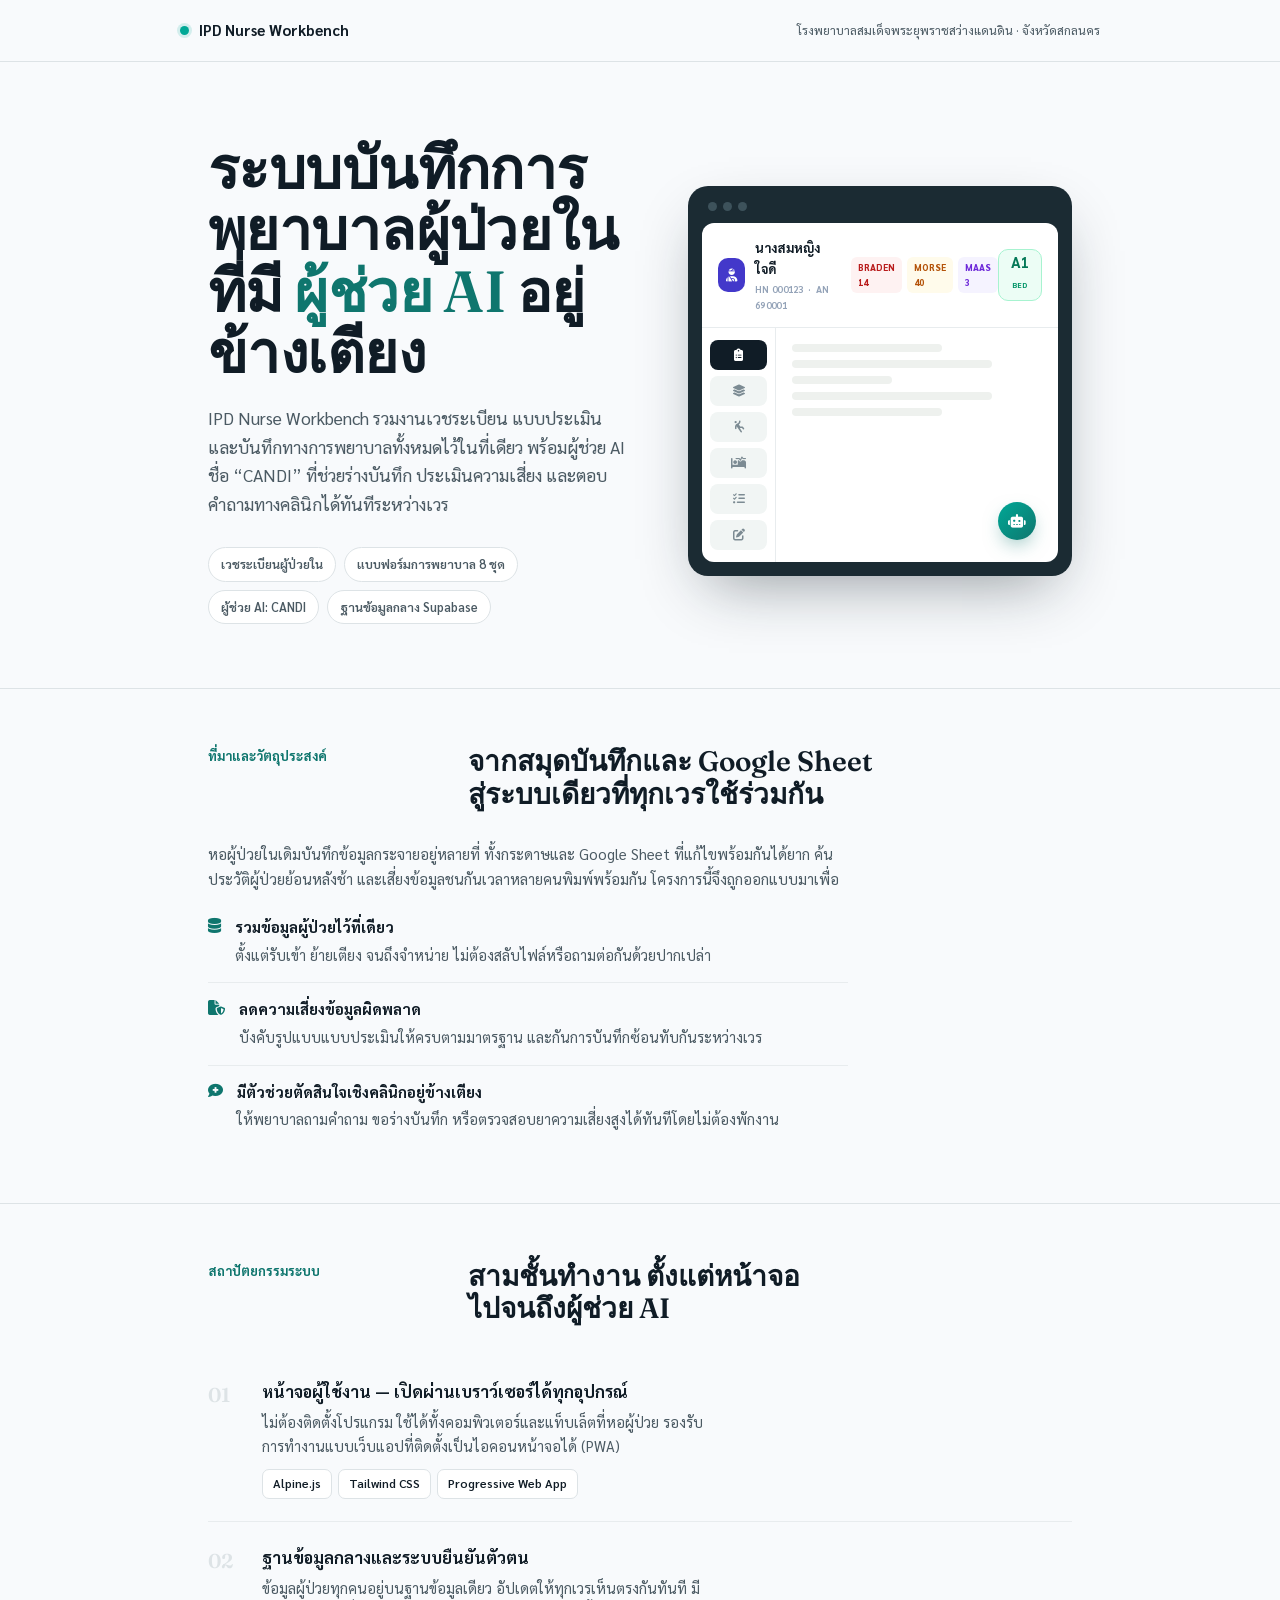
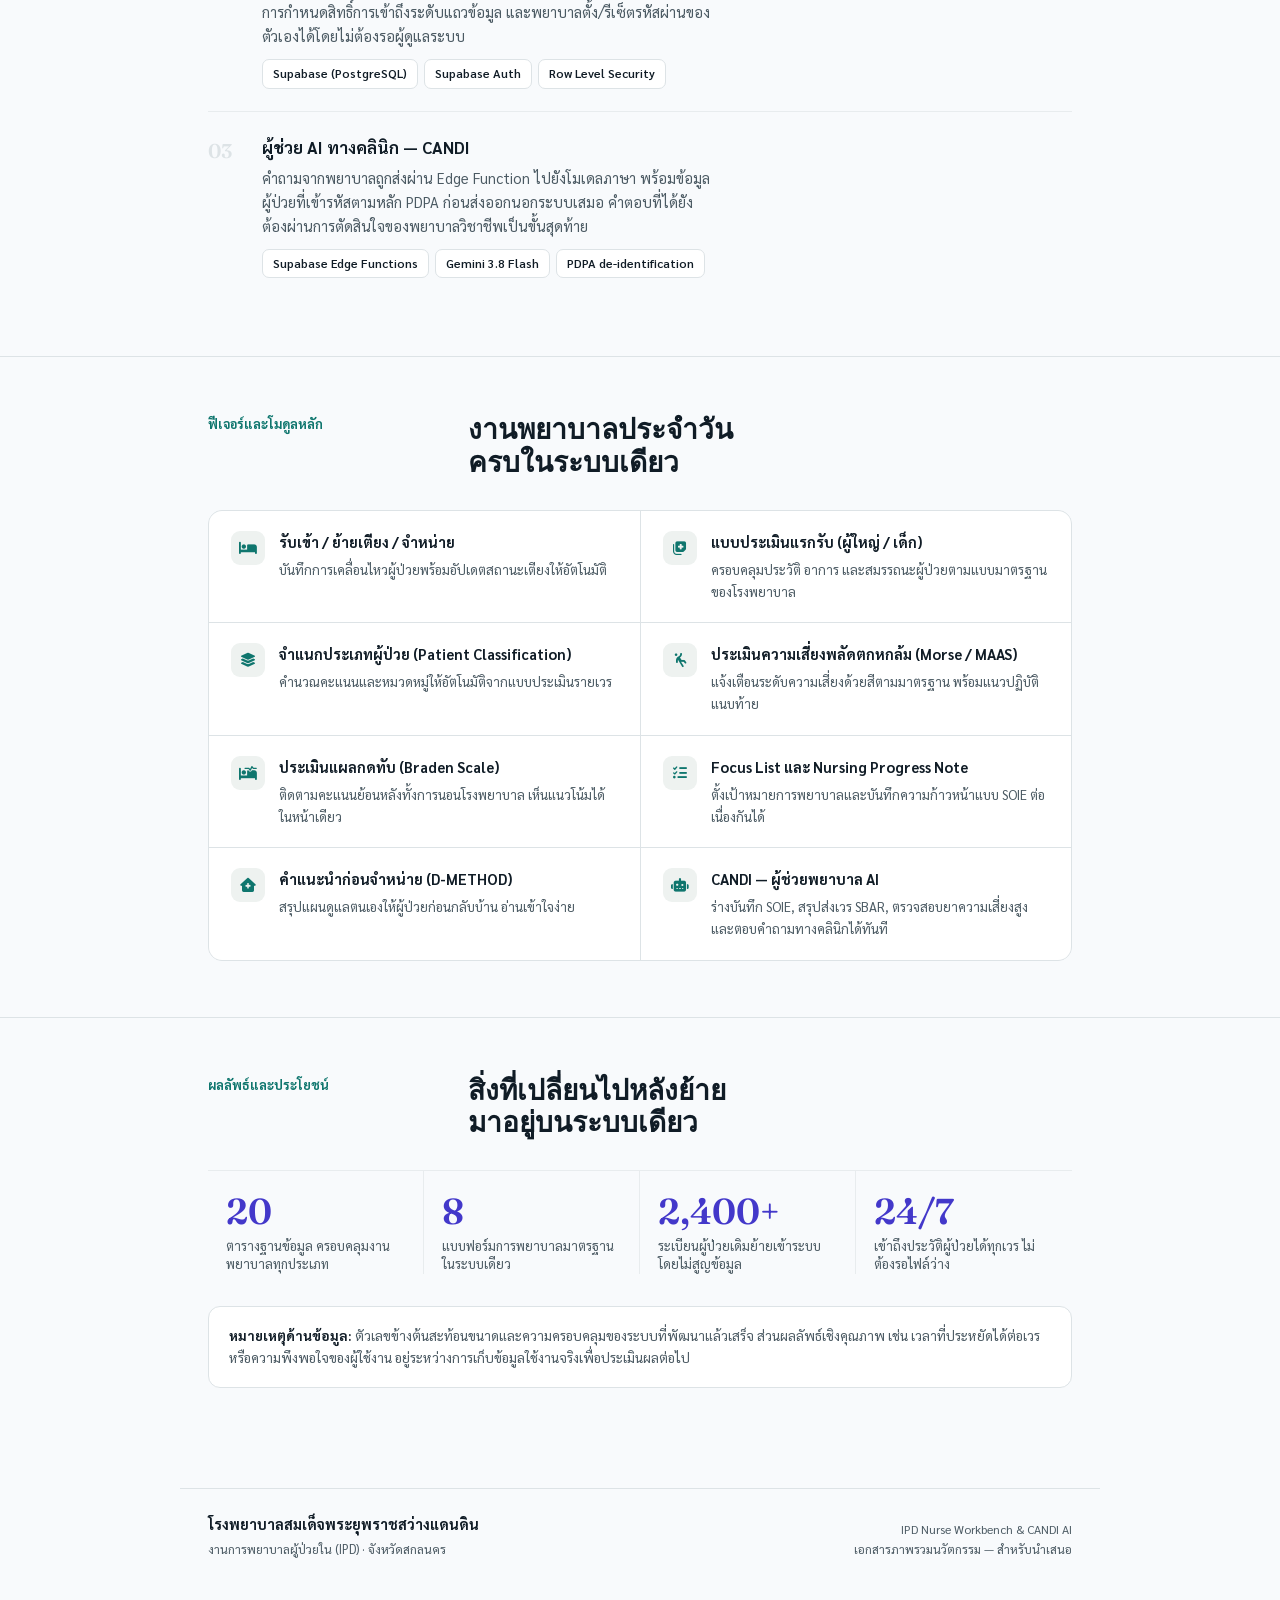
==== overview.html @ fd09d674 "Add files via upload" ====
<!DOCTYPE html>
<html lang="th">
<head>
<meta charset="UTF-8">
<meta name="viewport" content="width=device-width, initial-scale=1.0">
<title>IPD Nurse Workbench — ภาพรวมนวัตกรรม</title>
<link rel="preconnect" href="https://fonts.googleapis.com">
<link href="https://fonts.googleapis.com/css2?family=Sarabun:wght@400;500;600;700;800&family=Fraunces:opsz,wght@9..144,500;9..144,600;9..144,900&display=swap" rel="stylesheet">
<link rel="stylesheet" href="https://cdnjs.cloudflare.com/ajax/libs/font-awesome/6.4.0/css/all.min.css">
<style>
  :root{
    --ink:#101c26;
    --ink-soft:#4b5a63;
    --teal-deep:#0f766e;
    --teal-cyber:#00a896;
    --paper:#f8fafc;
    --paper-raised:#ffffff;
    --coral:#4338ca;
    --line:#dde3e6;
    --line-soft:#e8ecee;
  }
  *{box-sizing:border-box;}
  html{scroll-behavior:smooth;}
  body{
    margin:0;
    background:var(--paper);
    color:var(--ink);
    font-family:'Sarabun',sans-serif;
    font-size:16px;
    line-height:1.65;
    -webkit-font-smoothing:antialiased;
  }
  ::selection{background:var(--teal-cyber);color:#fff;}
  @media (prefers-reduced-motion: reduce){
    html{scroll-behavior:auto;}
    *{animation-duration:0.01ms !important; transition-duration:0.01ms !important;}
  }

  .wrap{max-width:920px;margin:0 auto;padding:0 28px;}
  .wrap-wide{max-width:1080px;margin:0 auto;padding:0 28px;}

  a{color:inherit;}

  /* ---------- top strip ---------- */
  .topstrip{
    border-bottom:1px solid var(--line);
    background:var(--paper);
  }
  .topstrip-inner{
    display:flex;align-items:center;justify-content:space-between;
    padding:18px 0;
  }
  .brandmark{
    display:flex;align-items:center;gap:10px;
    font-weight:700;font-size:15px;color:var(--ink);
  }
  .brandmark .dot{
    width:9px;height:9px;border-radius:999px;
    background:var(--teal-cyber);
    box-shadow:0 0 0 3px rgba(0,168,150,0.15);
  }
  .topstrip .hospital{
    font-size:12.5px;color:var(--ink-soft);text-align:right;
  }

  /* ---------- hero ---------- */
  .hero{padding:76px 0 64px;}
  .hero-grid{
    display:grid;grid-template-columns:1.05fr 0.95fr;gap:56px;align-items:center;
  }
  .hero h1{
    font-family:'Fraunces',serif;
    font-weight:600;
    font-size:clamp(38px,5vw,58px);
    line-height:1.06;
    letter-spacing:-0.01em;
    margin:0 0 20px;
    color:var(--ink);
  }
  .hero h1 em{
    font-style:normal;
    color:var(--teal-deep);
  }
  .hero p.lede{
    font-size:17.5px;
    color:var(--ink-soft);
    max-width:46ch;
    margin:0 0 28px;
  }
  .hero-tags{display:flex;flex-wrap:wrap;gap:8px;}
  .hero-tags span{
    font-size:12.5px;font-weight:600;
    padding:6px 12px;border-radius:999px;
    border:1px solid var(--line);
    color:var(--ink-soft);
    background:var(--paper-raised);
  }

  /* ---- mockup card ---- */
  .mockup{
    background:#1b2b33;
    border-radius:20px;
    padding:14px;
    box-shadow:0 24px 60px -20px rgba(16,28,38,0.45);
  }
  .mockup-chrome{
    display:flex;gap:6px;padding:2px 6px 12px;
  }
  .mockup-chrome span{width:9px;height:9px;border-radius:50%;background:#3d525b;}
  .mockup-screen{
    background:#fff;border-radius:12px;overflow:hidden;
    font-family:'Sarabun',sans-serif;
  }
  .mockup-topbar{
    display:flex;align-items:center;justify-content:space-between;
    padding:14px 16px;border-bottom:1px solid var(--line-soft);
  }
  .mockup-patient{display:flex;align-items:center;gap:10px;}
  .mockup-avatar{
    width:34px;height:34px;border-radius:10px;
    background:#4338ca;color:#fff;display:flex;align-items:center;justify-content:center;
    font-size:13px;
  }
  .mockup-name{font-weight:700;font-size:13px;color:var(--ink);}
  .mockup-sub{font-size:9.5px;color:#94a3b8;font-weight:700;letter-spacing:0.03em;margin-top:2px;}
  .mockup-badges{display:flex;gap:5px;}
  .mockup-badges span{
    font-size:9px;font-weight:800;padding:3px 7px;border-radius:6px;
  }
  .b-braden{background:#fef2f2;color:#b91c1c;}
  .b-morse{background:#fffbeb;color:#b45309;}
  .b-maas{background:#f5f3ff;color:#6d28d9;}
  .mockup-bed{
    background:#ecfdf5;border:1.5px solid #a7f3d0;border-radius:10px;
    padding:4px 12px;text-align:center;
  }
  .mockup-bed b{display:block;font-size:15px;color:#047857;line-height:1;}
  .mockup-bed small{font-size:7.5px;color:#059669;font-weight:800;}
  .mockup-body{display:flex;}
  .mockup-side{
    width:74px;border-right:1px solid var(--line-soft);
    padding:12px 8px;display:flex;flex-direction:column;gap:6px;
  }
  .mockup-side i{
    width:100%;height:30px;border-radius:8px;background:#f1f5f4;
    display:flex;align-items:center;justify-content:center;color:#7c8b93;font-size:12px;
  }
  .mockup-side i.active{background:#101c26;color:#fff;}
  .mockup-main{flex:1;padding:16px;}
  .mockup-main .line{height:8px;border-radius:4px;background:#eef1ee;margin-bottom:8px;}
  .mockup-main .line.w60{width:60%;}
  .mockup-main .line.w80{width:80%;}
  .mockup-main .line.w40{width:40%;}
  .mockup-chat{
    position:absolute;right:22px;bottom:22px;
    width:38px;height:38px;border-radius:50%;
    background:linear-gradient(135deg,#00a896,#0f766e);
    display:flex;align-items:center;justify-content:center;color:#fff;font-size:14px;
    box-shadow:0 8px 20px -6px rgba(15,118,110,0.55);
  }
  .mockup-canvas{position:relative;}

  /* ---------- section shell ---------- */
  section{padding:56px 0;border-top:1px solid var(--line);}
  .section-head{
    display:grid;grid-template-columns:220px 1fr;gap:40px;margin-bottom:32px;
  }
  .section-head h2{
    font-family:'Fraunces',serif;font-weight:600;
    font-size:28px;margin:0;color:var(--ink);line-height:1.15;
  }
  .section-head .kicker{
    font-size:13px;color:var(--teal-deep);font-weight:700;margin-bottom:6px;
  }
  .section-body{max-width:640px;}

  @media (max-width:760px){
    .section-head{grid-template-columns:1fr;gap:10px;}
    .hero-grid{grid-template-columns:1fr;gap:40px;}
  }

  /* ---------- rationale ---------- */
  .goal-list{list-style:none;margin:24px 0 0;padding:0;}
  .goal-list li{
    display:flex;gap:14px;padding:14px 0;border-top:1px solid var(--line-soft);
  }
  .goal-list li:first-child{border-top:none;padding-top:0;}
  .goal-list i{color:var(--teal-deep);font-size:15px;margin-top:3px;flex-shrink:0;}
  .goal-list b{display:block;font-size:15px;color:var(--ink);margin-bottom:2px;}
  .goal-list span{font-size:14.5px;color:var(--ink-soft);}

  /* ---------- architecture layers ---------- */
  .stack{margin-top:8px;}
  .layer{
    display:grid;grid-template-columns:36px 1fr;gap:18px;
    padding:22px 0;border-top:1px solid var(--line-soft);
  }
  .layer:first-child{border-top:none;}
  .layer-num{
    font-family:'Fraunces',serif;font-weight:600;font-size:20px;color:var(--line);
  }
  .layer h3{margin:0 0 6px;font-size:16.5px;color:var(--ink);}
  .layer p{margin:0 0 10px;font-size:14.5px;color:var(--ink-soft);max-width:56ch;}
  .layer .chips{display:flex;flex-wrap:wrap;gap:6px;}
  .layer .chips span{
    font-size:12px;font-weight:600;padding:4px 10px;border-radius:7px;
    background:var(--paper-raised);border:1px solid var(--line);color:var(--ink);
  }

  /* ---------- features ---------- */
  .feature-grid{
    display:grid;grid-template-columns:1fr 1fr;gap:1px;
    background:var(--line);border:1px solid var(--line);border-radius:14px;overflow:hidden;
    margin-top:8px;
  }
  .feature{
    background:var(--paper-raised);padding:20px 22px;
    display:flex;gap:14px;align-items:flex-start;
  }
  .feature .ic{
    width:34px;height:34px;border-radius:9px;background:#eef2f0;color:var(--teal-deep);
    display:flex;align-items:center;justify-content:center;font-size:14px;flex-shrink:0;
  }
  .feature h4{margin:0 0 4px;font-size:14.5px;color:var(--ink);}
  .feature p{margin:0;font-size:13.2px;color:var(--ink-soft);}
  @media (max-width:760px){.feature-grid{grid-template-columns:1fr;}}

  /* ---------- results ---------- */
  .stat-row{
    display:grid;grid-template-columns:repeat(4,1fr);gap:0;
    margin-top:8px;border-top:1px solid var(--line-soft);
  }
  .stat{padding:22px 18px 0;border-right:1px solid var(--line-soft);}
  .stat:last-child{border-right:none;}
  .stat b{
    display:block;font-family:'Fraunces',serif;font-weight:600;
    font-size:36px;color:var(--coral);line-height:1;margin-bottom:8px;
  }
  .stat span{font-size:13px;color:var(--ink-soft);display:block;line-height:1.4;}
  @media (max-width:760px){
    .stat-row{grid-template-columns:1fr 1fr;}
    .stat{border-bottom:1px solid var(--line-soft);padding-bottom:18px;}
  }

  .note-block{
    margin-top:32px;padding:18px 20px;border:1px solid var(--line);
    border-radius:12px;background:var(--paper-raised);font-size:13.5px;color:var(--ink-soft);
  }
  .note-block b{color:var(--ink);}

  /* ---------- footer ---------- */
  footer{padding:44px 0 60px;}
  .footer-grid{
    display:flex;justify-content:space-between;align-items:flex-end;gap:20px;flex-wrap:wrap;
    padding-top:24px;border-top:1px solid var(--line);
  }
  footer .hname{font-weight:700;font-size:14.5px;color:var(--ink);}
  footer .hsub{font-size:12.5px;color:var(--ink-soft);margin-top:2px;}
  footer .credit{font-size:12px;color:var(--ink-soft);text-align:right;}

  @media print{
    body{background:#fff;}
    .mockup{box-shadow:none;}
    section{break-inside:avoid;}
  }
</style>
</head>
<body>

  <div class="topstrip">
    <div class="wrap topstrip-inner">
      <div class="brandmark"><span class="dot"></span> IPD Nurse Workbench</div>
      <div class="hospital">โรงพยาบาลสมเด็จพระยุพราชสว่างแดนดิน · จังหวัดสกลนคร</div>
    </div>
  </div>

  <header class="hero">
    <div class="wrap hero-grid">
      <div>
        <h1>ระบบบันทึกการพยาบาลผู้ป่วยใน<br>ที่มี <em>ผู้ช่วย AI</em> อยู่ข้างเตียง</h1>
        <p class="lede">
          IPD Nurse Workbench รวมงานเวชระเบียน แบบประเมิน และบันทึกทางการพยาบาลทั้งหมดไว้ในที่เดียว
          พร้อมผู้ช่วย AI ชื่อ “CANDI” ที่ช่วยร่างบันทึก ประเมินความเสี่ยง และตอบคำถามทางคลินิกได้ทันทีระหว่างเวร
        </p>
        <div class="hero-tags">
          <span>เวชระเบียนผู้ป่วยใน</span>
          <span>แบบฟอร์มการพยาบาล 8 ชุด</span>
          <span>ผู้ช่วย AI: CANDI</span>
          <span>ฐานข้อมูลกลาง Supabase</span>
        </div>
      </div>

      <div class="mockup">
        <div class="mockup-chrome"><span></span><span></span><span></span></div>
        <div class="mockup-screen">
          <div class="mockup-topbar">
            <div class="mockup-patient">
              <div class="mockup-avatar"><i class="fa-solid fa-user-injured"></i></div>
              <div>
                <div class="mockup-name">นางสมหญิง ใจดี</div>
                <div class="mockup-sub">HN 000123 &nbsp;·&nbsp; AN 690001</div>
              </div>
              <div class="mockup-badges">
                <span class="b-braden">BRADEN 14</span>
                <span class="b-morse">MORSE 40</span>
                <span class="b-maas">MAAS 3</span>
              </div>
            </div>
            <div class="mockup-bed"><b>A1</b><small>BED</small></div>
          </div>
          <div class="mockup-body mockup-canvas">
            <div class="mockup-side">
              <i class="active fa-solid fa-clipboard-list"></i>
              <i class="fa-solid fa-layer-group"></i>
              <i class="fa-solid fa-person-falling"></i>
              <i class="fa-solid fa-bed-pulse"></i>
              <i class="fa-solid fa-list-check"></i>
              <i class="fa-solid fa-pen-to-square"></i>
            </div>
            <div class="mockup-main">
              <div class="line w60"></div>
              <div class="line w80"></div>
              <div class="line w40"></div>
              <div class="line w80"></div>
              <div class="line w60"></div>
            </div>
            <div class="mockup-chat"><i class="fa-solid fa-robot"></i></div>
          </div>
        </div>
      </div>
    </div>
  </header>

  <section id="rationale">
    <div class="wrap">
      <div class="section-head">
        <div>
          <div class="kicker">ที่มาและวัตถุประสงค์</div>
        </div>
        <h2>จากสมุดบันทึกและ Google Sheet<br>สู่ระบบเดียวที่ทุกเวรใช้ร่วมกัน</h2>
      </div>
      <div class="section-body">
        <p style="color:var(--ink-soft);font-size:15px;margin:0 0 4px;">
          หอผู้ป่วยในเดิมบันทึกข้อมูลกระจายอยู่หลายที่ ทั้งกระดาษและ Google Sheet ที่แก้ไขพร้อมกันได้ยาก
          ค้นประวัติผู้ป่วยย้อนหลังช้า และเสี่ยงข้อมูลชนกันเวลาหลายคนพิมพ์พร้อมกัน โครงการนี้จึงถูกออกแบบมาเพื่อ
        </p>
        <ul class="goal-list">
          <li>
            <i class="fa-solid fa-database"></i>
            <div><b>รวมข้อมูลผู้ป่วยไว้ที่เดียว</b><span>ตั้งแต่รับเข้า ย้ายเตียง จนถึงจำหน่าย ไม่ต้องสลับไฟล์หรือถามต่อกันด้วยปากเปล่า</span></div>
          </li>
          <li>
            <i class="fa-solid fa-file-shield"></i>
            <div><b>ลดความเสี่ยงข้อมูลผิดพลาด</b><span>บังคับรูปแบบแบบประเมินให้ครบตามมาตรฐาน และกันการบันทึกซ้อนทับกันระหว่างเวร</span></div>
          </li>
          <li>
            <i class="fa-solid fa-comment-medical"></i>
            <div><b>มีตัวช่วยตัดสินใจเชิงคลินิกอยู่ข้างเตียง</b><span>ให้พยาบาลถามคำถาม ขอร่างบันทึก หรือตรวจสอบยาความเสี่ยงสูงได้ทันทีโดยไม่ต้องพักงาน</span></div>
          </li>
        </ul>
      </div>
    </div>
  </section>

  <section id="architecture">
    <div class="wrap">
      <div class="section-head">
        <div><div class="kicker">สถาปัตยกรรมระบบ</div></div>
        <h2>สามชั้นทำงาน ตั้งแต่หน้าจอ<br>ไปจนถึงผู้ช่วย AI</h2>
      </div>
      <div class="section-body" style="max-width:100%;">
        <div class="stack">
          <div class="layer">
            <div class="layer-num">01</div>
            <div>
              <h3>หน้าจอผู้ใช้งาน — เปิดผ่านเบราว์เซอร์ได้ทุกอุปกรณ์</h3>
              <p>ไม่ต้องติดตั้งโปรแกรม ใช้ได้ทั้งคอมพิวเตอร์และแท็บเล็ตที่หอผู้ป่วย รองรับการทำงานแบบเว็บแอปที่ติดตั้งเป็นไอคอนหน้าจอได้ (PWA)</p>
              <div class="chips"><span>Alpine.js</span><span>Tailwind CSS</span><span>Progressive Web App</span></div>
            </div>
          </div>
          <div class="layer">
            <div class="layer-num">02</div>
            <div>
              <h3>ฐานข้อมูลกลางและระบบยืนยันตัวตน</h3>
              <p>ข้อมูลผู้ป่วยทุกคนอยู่บนฐานข้อมูลเดียว อัปเดตให้ทุกเวรเห็นตรงกันทันที มีการกำหนดสิทธิ์การเข้าถึงระดับแถวข้อมูล และพยาบาลตั้ง/รีเซ็ตรหัสผ่านของตัวเองได้โดยไม่ต้องรอผู้ดูแลระบบ</p>
              <div class="chips"><span>Supabase (PostgreSQL)</span><span>Supabase Auth</span><span>Row Level Security</span></div>
            </div>
          </div>
          <div class="layer">
            <div class="layer-num">03</div>
            <div>
              <h3>ผู้ช่วย AI ทางคลินิก — CANDI</h3>
              <p>คำถามจากพยาบาลถูกส่งผ่าน Edge Function ไปยังโมเดลภาษา พร้อมข้อมูลผู้ป่วยที่เข้ารหัสตามหลัก PDPA ก่อนส่งออกนอกระบบเสมอ คำตอบที่ได้ยังต้องผ่านการตัดสินใจของพยาบาลวิชาชีพเป็นขั้นสุดท้าย</p>
              <div class="chips"><span>Supabase Edge Functions</span><span>Gemini 3.8 Flash</span><span>PDPA de-identification</span></div>
            </div>
          </div>
        </div>
      </div>
    </div>
  </section>

  <section id="features">
    <div class="wrap">
      <div class="section-head">
        <div><div class="kicker">ฟีเจอร์และโมดูลหลัก</div></div>
        <h2>งานพยาบาลประจำวัน<br>ครบในระบบเดียว</h2>
      </div>
      <div class="feature-grid">
        <div class="feature">
          <div class="ic"><i class="fa-solid fa-bed"></i></div>
          <div><h4>รับเข้า / ย้ายเตียง / จำหน่าย</h4><p>บันทึกการเคลื่อนไหวผู้ป่วยพร้อมอัปเดตสถานะเตียงให้อัตโนมัติ</p></div>
        </div>
        <div class="feature">
          <div class="ic"><i class="fa-solid fa-notes-medical"></i></div>
          <div><h4>แบบประเมินแรกรับ (ผู้ใหญ่ / เด็ก)</h4><p>ครอบคลุมประวัติ อาการ และสมรรถนะผู้ป่วยตามแบบมาตรฐานของโรงพยาบาล</p></div>
        </div>
        <div class="feature">
          <div class="ic"><i class="fa-solid fa-layer-group"></i></div>
          <div><h4>จำแนกประเภทผู้ป่วย (Patient Classification)</h4><p>คำนวณคะแนนและหมวดหมู่ให้อัตโนมัติจากแบบประเมินรายเวร</p></div>
        </div>
        <div class="feature">
          <div class="ic"><i class="fa-solid fa-person-falling"></i></div>
          <div><h4>ประเมินความเสี่ยงพลัดตกหกล้ม (Morse / MAAS)</h4><p>แจ้งเตือนระดับความเสี่ยงด้วยสีตามมาตรฐาน พร้อมแนวปฏิบัติแนบท้าย</p></div>
        </div>
        <div class="feature">
          <div class="ic"><i class="fa-solid fa-bed-pulse"></i></div>
          <div><h4>ประเมินแผลกดทับ (Braden Scale)</h4><p>ติดตามคะแนนย้อนหลังทั้งการนอนโรงพยาบาล เห็นแนวโน้มได้ในหน้าเดียว</p></div>
        </div>
        <div class="feature">
          <div class="ic"><i class="fa-solid fa-list-check"></i></div>
          <div><h4>Focus List และ Nursing Progress Note</h4><p>ตั้งเป้าหมายการพยาบาลและบันทึกความก้าวหน้าแบบ SOIE ต่อเนื่องกันได้</p></div>
        </div>
        <div class="feature">
          <div class="ic"><i class="fa-solid fa-house-medical"></i></div>
          <div><h4>คำแนะนำก่อนจำหน่าย (D-METHOD)</h4><p>สรุปแผนดูแลตนเองให้ผู้ป่วยก่อนกลับบ้าน อ่านเข้าใจง่าย</p></div>
        </div>
        <div class="feature">
          <div class="ic"><i class="fa-solid fa-robot"></i></div>
          <div><h4>CANDI — ผู้ช่วยพยาบาล AI</h4><p>ร่างบันทึก SOIE, สรุปส่งเวร SBAR, ตรวจสอบยาความเสี่ยงสูง และตอบคำถามทางคลินิกได้ทันที</p></div>
        </div>
      </div>
    </div>
  </section>

  <section id="results">
    <div class="wrap">
      <div class="section-head">
        <div><div class="kicker">ผลลัพธ์และประโยชน์</div></div>
        <h2>สิ่งที่เปลี่ยนไปหลังย้าย<br>มาอยู่บนระบบเดียว</h2>
      </div>

      <div class="stat-row">
        <div class="stat"><b>20</b><span>ตารางฐานข้อมูล ครอบคลุมงานพยาบาลทุกประเภท</span></div>
        <div class="stat"><b>8</b><span>แบบฟอร์มการพยาบาลมาตรฐาน ในระบบเดียว</span></div>
        <div class="stat"><b>2,400+</b><span>ระเบียนผู้ป่วยเดิมย้ายเข้าระบบโดยไม่สูญข้อมูล</span></div>
        <div class="stat"><b>24/7</b><span>เข้าถึงประวัติผู้ป่วยได้ทุกเวร ไม่ต้องรอไฟล์ว่าง</span></div>
      </div>

      <div class="note-block">
        <b>หมายเหตุด้านข้อมูล:</b> ตัวเลขข้างต้นสะท้อนขนาดและความครอบคลุมของระบบที่พัฒนาแล้วเสร็จ
        ส่วนผลลัพธ์เชิงคุณภาพ เช่น เวลาที่ประหยัดได้ต่อเวรหรือความพึงพอใจของผู้ใช้งาน อยู่ระหว่างการเก็บข้อมูลใช้งานจริงเพื่อประเมินผลต่อไป
      </div>
    </div>
  </section>

  <footer>
    <div class="wrap footer-grid">
      <div>
        <div class="hname">โรงพยาบาลสมเด็จพระยุพราชสว่างแดนดิน</div>
        <div class="hsub">งานการพยาบาลผู้ป่วยใน (IPD) · จังหวัดสกลนคร</div>
      </div>
      <div class="credit">IPD Nurse Workbench &amp; CANDI AI<br>เอกสารภาพรวมนวัตกรรม — สำหรับนำเสนอ</div>
    </div>
  </footer>

</body>
</html>
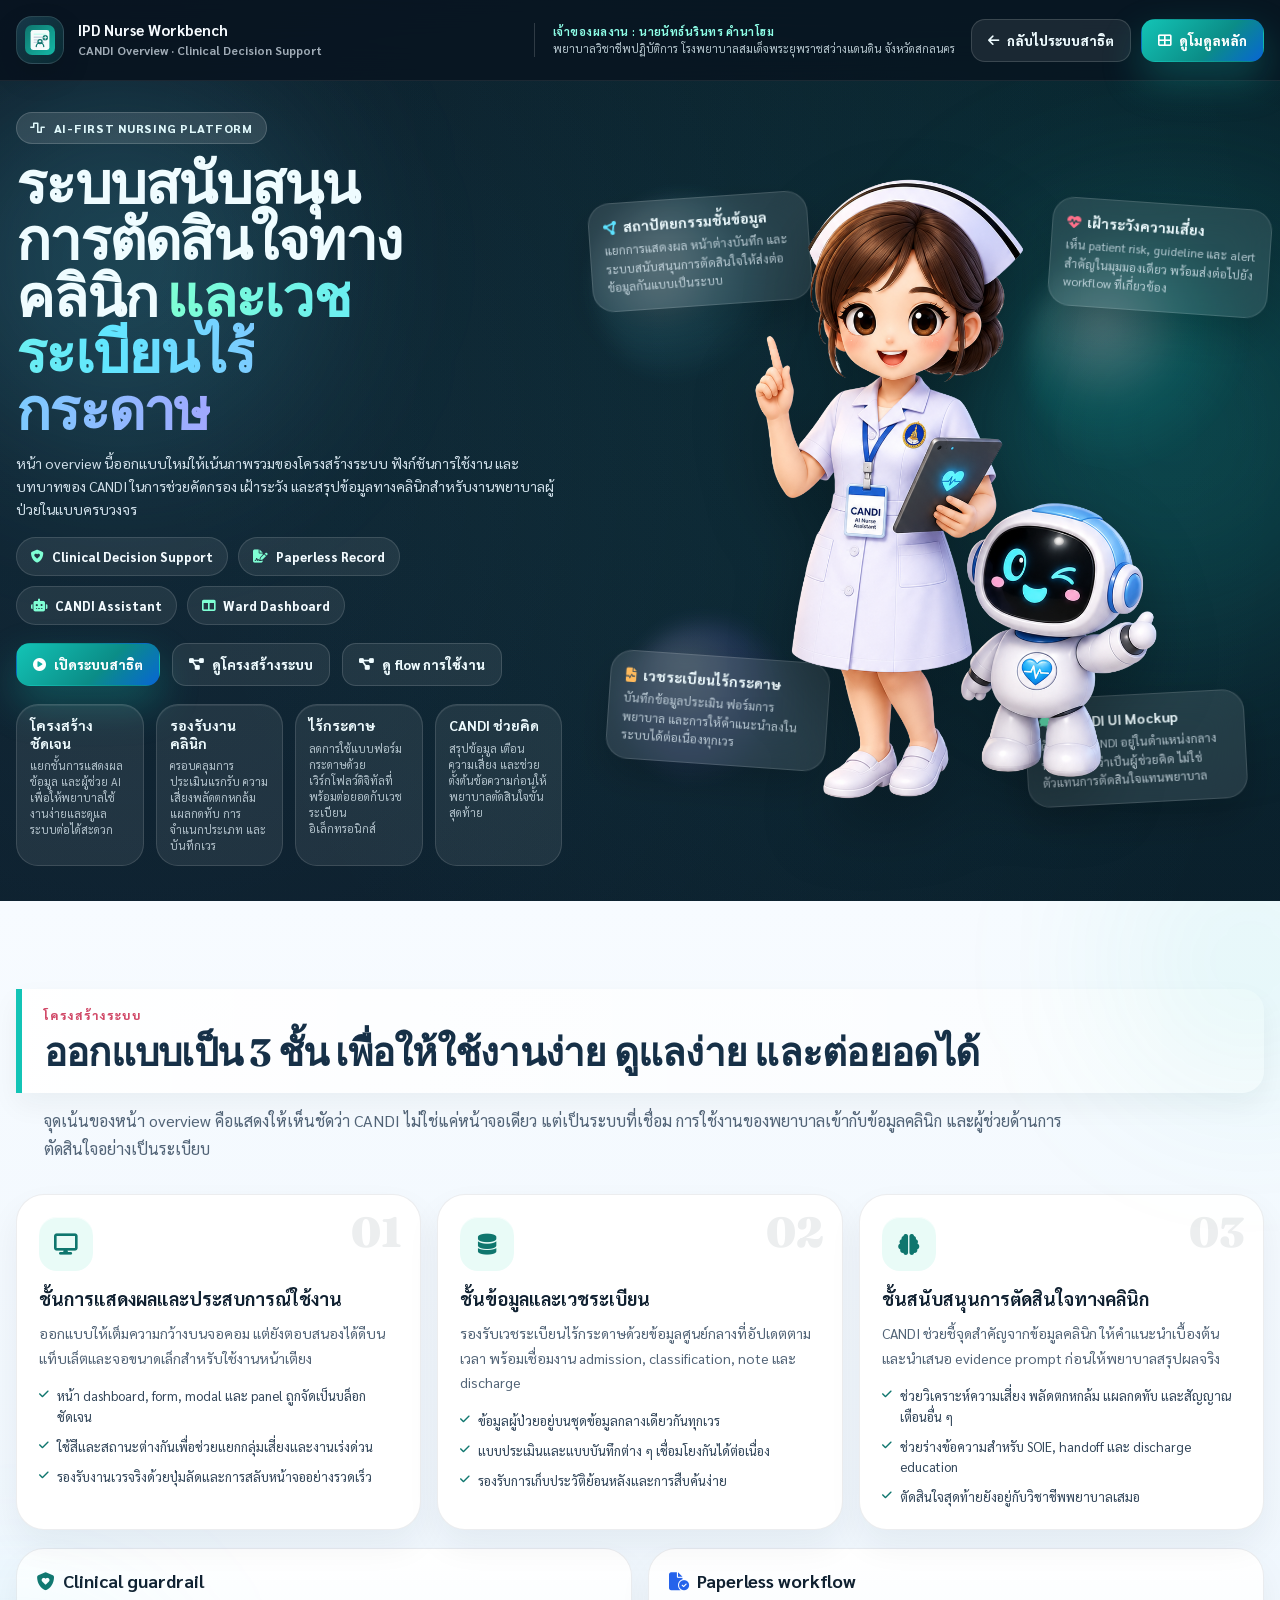
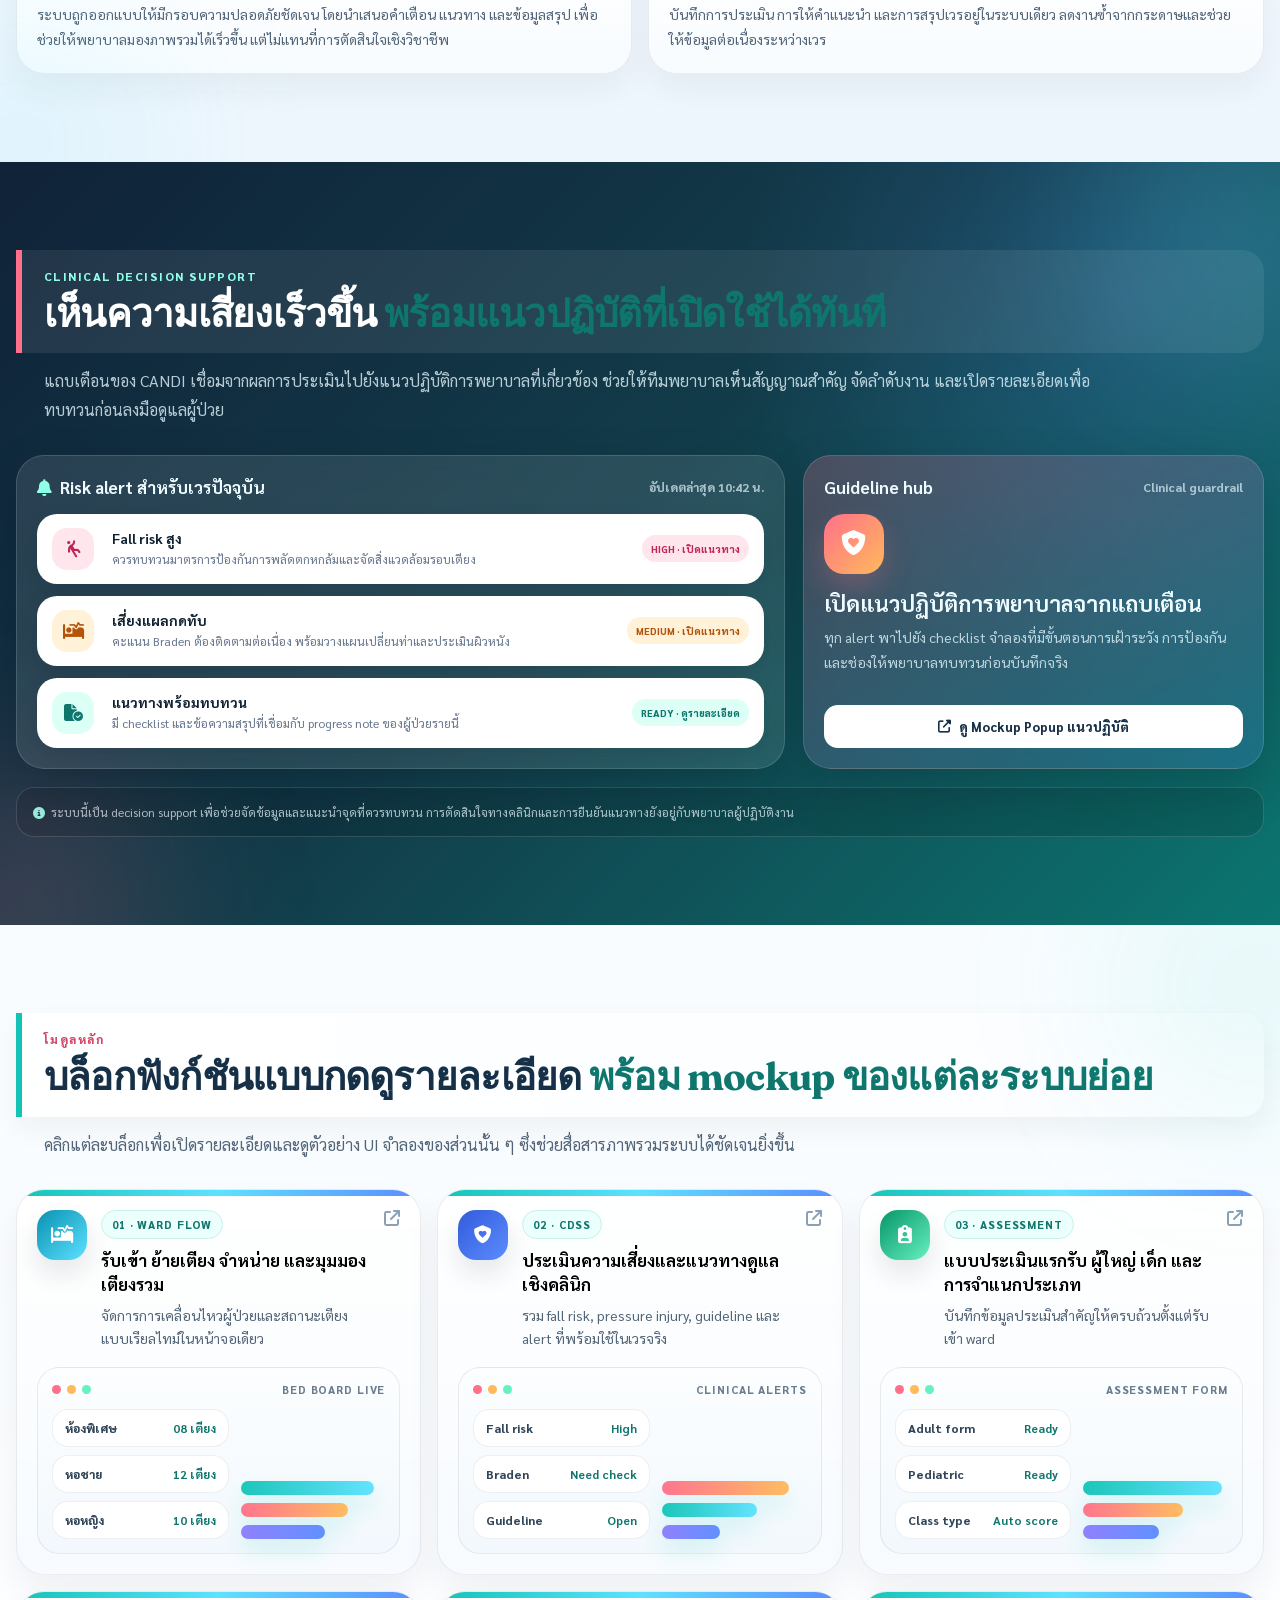
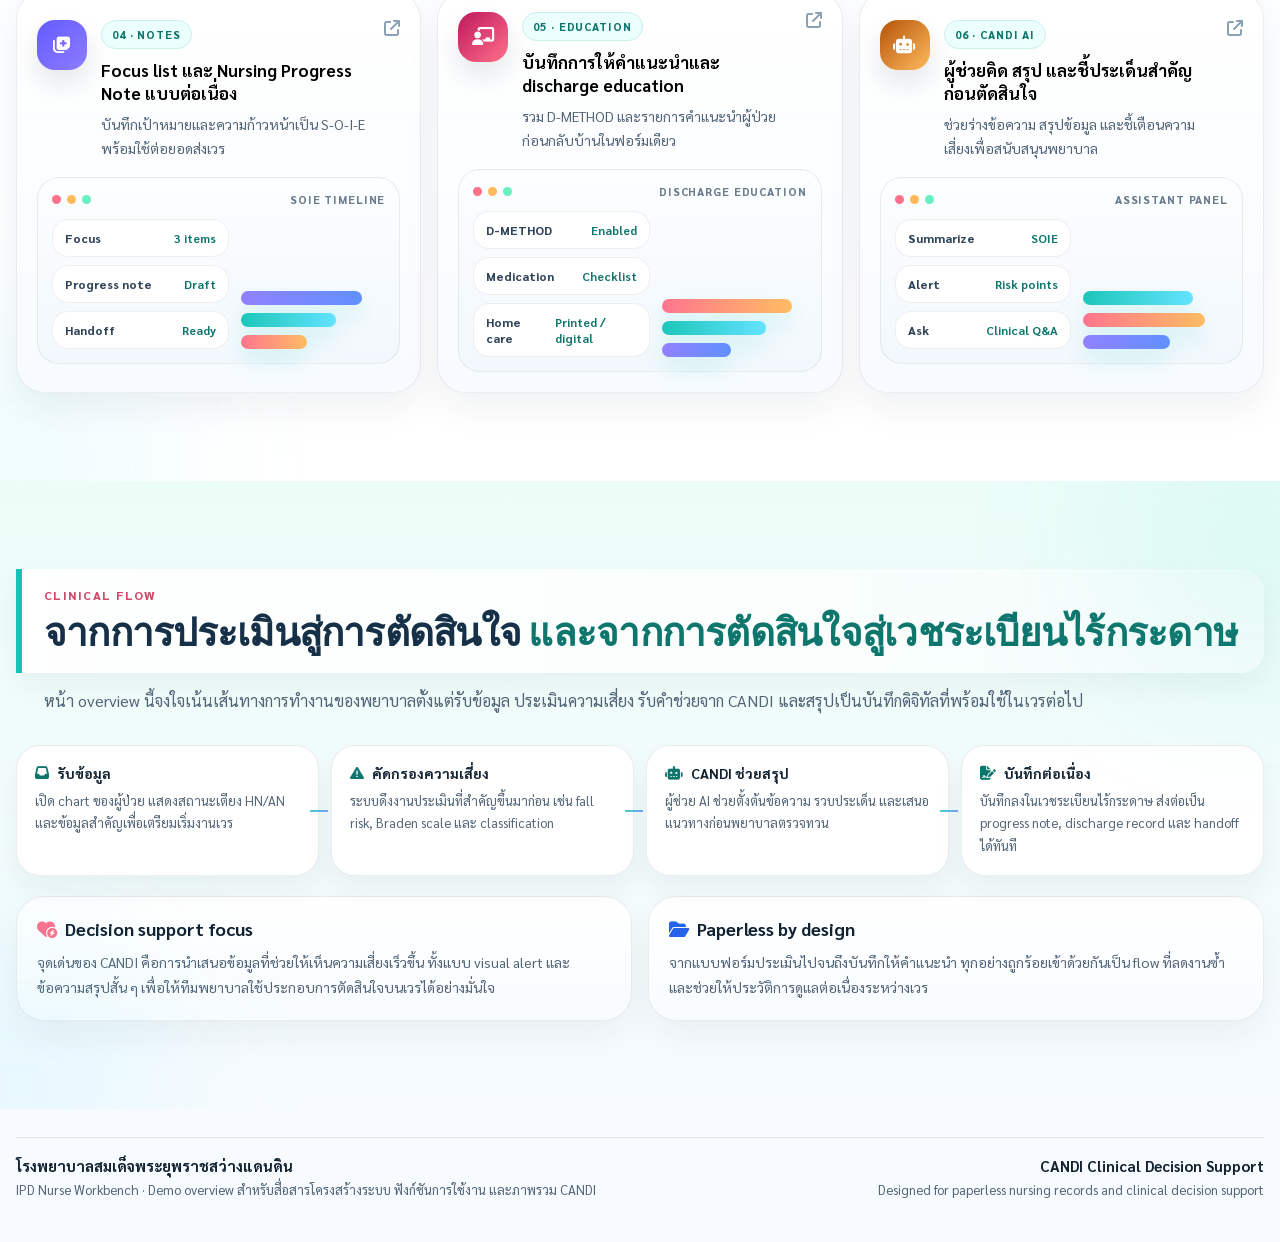
==== commit f9a09ae8: "Add files via upload" ====
--- a/overview.html
+++ b/overview.html
@@ -3,475 +3,2443 @@
 <head>
 <meta charset="UTF-8">
 <meta name="viewport" content="width=device-width, initial-scale=1.0">
-<title>IPD Nurse Workbench — ภาพรวมนวัตกรรม</title>
+<title>IPD Nurse Workbench — ภาพรวมระบบ CANDI</title>
 <link rel="preconnect" href="https://fonts.googleapis.com">
-<link href="https://fonts.googleapis.com/css2?family=Sarabun:wght@400;500;600;700;800&family=Fraunces:opsz,wght@9..144,500;9..144,600;9..144,900&display=swap" rel="stylesheet">
+<link rel="preconnect" href="https://fonts.gstatic.com" crossorigin>
+<link href="https://fonts.googleapis.com/css2?family=Sarabun:wght@300;400;500;600;700;800&family=Fraunces:opsz,wght@9..144,500;9..144,600;9..144,700;9..144,900&display=swap" rel="stylesheet">
 <link rel="stylesheet" href="https://cdnjs.cloudflare.com/ajax/libs/font-awesome/6.4.0/css/all.min.css">
 <style>
   :root{
-    --ink:#101c26;
-    --ink-soft:#4b5a63;
+    --bg-0:#05111d;
+    --bg-1:#071727;
+    --bg-2:#0f2436;
+    --paper:#f5f8fc;
+    --paper-2:#edf4fb;
+    --panel:rgba(255,255,255,.76);
+    --panel-strong:#ffffff;
+    --ink:#102131;
+    --ink-soft:#526477;
+    --line:rgba(16,33,49,.12);
+    --teal:#13c4b6;
     --teal-deep:#0f766e;
-    --teal-cyber:#00a896;
-    --paper:#f8fafc;
-    --paper-raised:#ffffff;
-    --coral:#4338ca;
-    --line:#dde3e6;
-    --line-soft:#e8ecee;
+    --cyan:#5de2ff;
+    --blue:#5b8cff;
+    --violet:#8d7cff;
+    --rose:#ff708a;
+    --amber:#ffba5c;
+    --mint:#68f0c0;
+    --shadow:0 26px 70px rgba(7,23,39,.18);
   }
   *{box-sizing:border-box;}
   html{scroll-behavior:smooth;}
   body{
     margin:0;
-    background:var(--paper);
+    font-family:'Sarabun',sans-serif;
+    background:
+      radial-gradient(circle at 10% 10%, rgba(93,226,255,.10), transparent 28%),
+      radial-gradient(circle at 92% 6%, rgba(19,196,182,.14), transparent 24%),
+      linear-gradient(180deg, #08111d 0%, #0a1725 24%, #f7fbff 24%, #f7fbff 100%);
     color:var(--ink);
-    font-family:'Sarabun',sans-serif;
-    font-size:16px;
-    line-height:1.65;
+    overflow-x:hidden;
     -webkit-font-smoothing:antialiased;
-  }
-  ::selection{background:var(--teal-cyber);color:#fff;}
+    text-rendering:optimizeLegibility;
+  }
+  a{color:inherit;text-decoration:none;}
+  button{font:inherit;}
+  img{display:block;max-width:100%;}
+  ::selection{background:var(--teal);color:#fff;}
   @media (prefers-reduced-motion: reduce){
     html{scroll-behavior:auto;}
-    *{animation-duration:0.01ms !important; transition-duration:0.01ms !important;}
-  }
-
-  .wrap{max-width:920px;margin:0 auto;padding:0 28px;}
-  .wrap-wide{max-width:1080px;margin:0 auto;padding:0 28px;}
-
-  a{color:inherit;}
-
-  /* ---------- top strip ---------- */
-  .topstrip{
-    border-bottom:1px solid var(--line);
-    background:var(--paper);
-  }
-  .topstrip-inner{
-    display:flex;align-items:center;justify-content:space-between;
-    padding:18px 0;
-  }
-  .brandmark{
-    display:flex;align-items:center;gap:10px;
-    font-weight:700;font-size:15px;color:var(--ink);
-  }
-  .brandmark .dot{
-    width:9px;height:9px;border-radius:999px;
-    background:var(--teal-cyber);
-    box-shadow:0 0 0 3px rgba(0,168,150,0.15);
-  }
-  .topstrip .hospital{
-    font-size:12.5px;color:var(--ink-soft);text-align:right;
-  }
-
-  /* ---------- hero ---------- */
-  .hero{padding:76px 0 64px;}
+    *,*::before,*::after{animation-duration:0.01ms !important;animation-iteration-count:1 !important;transition-duration:0.01ms !important;scroll-behavior:auto !important;}
+  }
+
+  .shell{
+    width:min(1500px, calc(100% - 32px));
+    margin:0 auto;
+  }
+  .section-shell{
+    width:min(1500px, calc(100% - 32px));
+    margin:0 auto;
+  }
+  .muted{color:var(--ink-soft);}
+  .eyebrow{
+    display:inline-flex;
+    align-items:center;
+    gap:8px;
+    padding:7px 13px;
+    border-radius:999px;
+    font-size:12px;
+    font-weight:800;
+    letter-spacing:.06em;
+    text-transform:uppercase;
+    background:rgba(255,255,255,.12);
+    border:1px solid rgba(255,255,255,.16);
+    color:#dff8fb;
+  }
+  .eyebrow.light{
+    background:#e6fdf8;
+    border-color:#c8f4ed;
+    color:var(--teal-deep);
+  }
+  .section-kicker{
+    font-size:12px;
+    font-weight:900;
+    letter-spacing:.12em;
+    text-transform:uppercase;
+    color:var(--teal-deep);
+    margin-bottom:10px;
+  }
+  .section-title{
+    margin:0;
+    font-family:'Fraunces',serif;
+    font-size:clamp(28px, 3vw, 48px);
+    line-height:1.03;
+    letter-spacing:-.02em;
+  }
+  .section-lede{
+    max-width:760px;
+    margin:16px 0 0;
+    font-size:16px;
+    line-height:1.8;
+    color:#526477;
+  }
+
+  .topbar{
+    position:sticky;
+    top:0;
+    z-index:50;
+    background:rgba(7,18,30,.74);
+    backdrop-filter:blur(20px);
+    border-bottom:1px solid rgba(255,255,255,.08);
+  }
+  .topbar-inner{
+    display:flex;
+    align-items:center;
+    justify-content:space-between;
+    gap:16px;
+    padding:16px 0;
+  }
+  .brand{
+    display:flex;
+    align-items:center;
+    gap:14px;
+    min-width:0;
+  }
+  .brand-mark{
+    width:48px;
+    height:48px;
+    border-radius:16px;
+    padding:8px;
+    background:linear-gradient(135deg, rgba(93,226,255,.18), rgba(19,196,182,.12));
+    border:1px solid rgba(255,255,255,.12);
+    box-shadow:0 12px 30px rgba(0,0,0,.12);
+    flex:0 0 auto;
+  }
+  .brand-mark img{width:100%;height:100%;object-fit:contain;}
+  .brand-copy{min-width:0;}
+  .brand-copy b{
+    display:block;
+    font-size:15px;
+    line-height:1.1;
+    color:#f6fbff;
+  }
+  .brand-copy span{
+    display:block;
+    margin-top:4px;
+    font-size:12px;
+    color:rgba(221,232,241,.72);
+    font-weight:700;
+  }
+  .owner-copy{
+    min-width:0;
+    max-width:470px;
+    margin-left:auto;
+    padding-left:18px;
+    border-left:1px solid rgba(255,255,255,.16);
+    color:rgba(232,248,255,.78);
+    font-size:11px;
+    line-height:1.55;
+  }
+  .owner-copy b{
+    display:block;
+    color:#8fffe8;
+    font-size:11px;
+    letter-spacing:.04em;
+  }
+  .owner-copy span{display:block;}
+  .top-actions{
+    display:flex;
+    align-items:center;
+    gap:10px;
+    flex-wrap:wrap;
+    justify-content:flex-end;
+  }
+  .btn{
+    display:inline-flex;
+    align-items:center;
+    justify-content:center;
+    gap:8px;
+    border-radius:14px;
+    border:1px solid transparent;
+    padding:12px 16px;
+    font-weight:900;
+    font-size:13px;
+    cursor:pointer;
+    transition:transform .25s ease, box-shadow .25s ease, background .25s ease, border-color .25s ease, color .25s ease;
+  }
+  .btn:hover{transform:translateY(-1px);}
+  .btn-primary{
+    background:linear-gradient(135deg, var(--teal) 0%, #0b8d87 60%, #0866d4 100%);
+    color:#fff;
+    box-shadow:0 18px 40px rgba(19,196,182,.30);
+  }
+  .btn-secondary{
+    background:rgba(255,255,255,.08);
+    border-color:rgba(255,255,255,.14);
+    color:#effcff;
+  }
+  .btn-light{
+    background:#fff;
+    color:var(--ink);
+    border-color:rgba(16,33,49,.08);
+    box-shadow:0 10px 28px rgba(16,33,49,.08);
+  }
+  .btn-light:hover{
+    border-color:rgba(19,196,182,.25);
+    box-shadow:0 14px 34px rgba(19,196,182,.12);
+  }
+  .btn-soft{
+    background:#eef6ff;
+    color:#2558d8;
+    border-color:#d5e2ff;
+  }
+
+  .hero{
+    position:relative;
+    height:calc(100vh - 80px);
+    min-height:640px;
+    padding:12px 0 16px;
+    color:#effcff;
+    overflow:hidden;
+  }
+  .hero::before,
+  .hero::after{
+    content:'';
+    position:absolute;
+    border-radius:999px;
+    filter:blur(90px);
+    pointer-events:none;
+  }
+  .hero::before{
+    width:360px;height:360px;
+    left:-60px;top:0;
+    background:rgba(93,226,255,.18);
+    animation:floatGlow 11s ease-in-out infinite;
+  }
+  .hero::after{
+    width:420px;height:420px;
+    right:-100px;top:140px;
+    background:rgba(19,196,182,.18);
+    animation:floatGlow 13s ease-in-out infinite reverse;
+  }
   .hero-grid{
-    display:grid;grid-template-columns:1.05fr 0.95fr;gap:56px;align-items:center;
-  }
-  .hero h1{
+    display:grid;
+    grid-template-columns:minmax(0,.9fr) minmax(0,1.1fr);
+    gap:34px;
+    align-items:center;
+    height:100%;
+    min-height:0;
+  }
+  .hero-copy{
+    position:relative;
+    z-index:2;
+    padding:0;
+  }
+  .hero-copy h1{
+    margin:12px 0 14px;
     font-family:'Fraunces',serif;
-    font-weight:600;
-    font-size:clamp(38px,5vw,58px);
-    line-height:1.06;
-    letter-spacing:-0.01em;
-    margin:0 0 20px;
+    font-size:clamp(38px, 4.5vw, 64px);
+    line-height:.98;
+    letter-spacing:-.03em;
+    max-width:10.5ch;
+  }
+  .hero-copy h1 em{
+    font-style:normal;
+    background:linear-gradient(90deg, #7fffd4 0%, #61e6ff 45%, #a1a8ff 100%);
+    -webkit-background-clip:text;
+    background-clip:text;
+    color:transparent;
+  }
+  .hero-copy p{
+    max-width:68ch;
+    margin:0;
+    color:#d1e0ea;
+    font-size:clamp(14px, 1.08vw, 16px);
+    line-height:1.65;
+  }
+  .chip-row{
+    display:flex;
+    flex-wrap:wrap;
+    gap:10px;
+    margin-top:16px;
+  }
+  .chip{
+    display:inline-flex;
+    align-items:center;
+    gap:8px;
+    padding:10px 14px;
+    border-radius:999px;
+    background:rgba(255,255,255,.08);
+    border:1px solid rgba(255,255,255,.12);
+    color:#f3fbff;
+    font-size:13px;
+    font-weight:800;
+  }
+  .chip i{color:#7fffd4;}
+  .hero-actions{
+    display:flex;
+    flex-wrap:wrap;
+    gap:12px;
+    margin-top:18px;
+  }
+  .hero-notes{
+    display:grid;
+    grid-template-columns:repeat(4, minmax(0,1fr));
+    gap:12px;
+    margin-top:18px;
+  }
+  .note-card{
+    padding:12px 13px 11px;
+    border-radius:22px;
+    background:rgba(255,255,255,.08);
+    border:1px solid rgba(255,255,255,.12);
+    box-shadow:inset 0 1px 0 rgba(255,255,255,.08);
+  }
+  .note-card b{
+    display:block;
+    font-size:14px;
+    line-height:1.25;
+    margin:0 0 6px;
+  }
+  .note-card span{
+    display:block;
+    font-size:11px;
+    line-height:1.45;
+    color:rgba(225,239,247,.76);
+  }
+
+  .hero-visual{
+    position:relative;
+    z-index:2;
+    min-height:0;
+    display:grid;
+    grid-template-columns:1fr;
+    align-items:center;
+    justify-items:center;
+  }
+  .hero-orb{
+    position:absolute;
+    border-radius:999px;
+    filter:blur(10px);
+    opacity:.95;
+  }
+  .orb-a{
+    width:180px;height:180px;
+    left:0;top:44px;
+    background:radial-gradient(circle at 35% 35%, rgba(255,255,255,.32), rgba(93,226,255,.12) 42%, rgba(93,226,255,.03) 66%, transparent 72%);
+    animation:floatOrb 8s ease-in-out infinite;
+  }
+  .orb-b{
+    width:220px;height:220px;
+    right:18px;top:92px;
+    background:radial-gradient(circle at 35% 35%, rgba(255,255,255,.28), rgba(19,196,182,.12) 42%, rgba(19,196,182,.03) 66%, transparent 72%);
+    animation:floatOrb 10s ease-in-out infinite reverse;
+  }
+  .orb-c{
+    width:160px;height:160px;
+    left:32px;bottom:40px;
+    background:radial-gradient(circle at 35% 35%, rgba(255,255,255,.24), rgba(141,124,255,.16) 40%, rgba(141,124,255,.05) 65%, transparent 72%);
+    animation:floatOrb 9s ease-in-out infinite;
+  }
+  .hero-float{
+    position:absolute;
+    width:220px;
+    padding:14px;
+    border-radius:22px;
+    background:rgba(255,255,255,.10);
+    border:1px solid rgba(255,255,255,.13);
+    backdrop-filter:blur(20px);
+    box-shadow:0 18px 40px rgba(0,0,0,.18);
+  }
+  .hero-float b{
+    display:block;
+    font-size:14px;
+    margin-bottom:5px;
+  }
+  .hero-float span{
+    display:block;
+    font-size:12px;
+    line-height:1.55;
+    color:rgba(225,239,247,.76);
+  }
+  .float-a{left:-6px;top:42px;transform:rotate(-4deg);}
+  .float-b{right:-6px;top:48px;transform:rotate(4deg);}
+  .float-c{left:12px;bottom:58px;transform:rotate(4deg);}
+  .float-d{right:18px;bottom:20px;transform:rotate(-3deg);}
+  .hero-device{
+    position:relative;
+    width:min(100%, 680px);
+    z-index:2;
+    grid-column:2;
+    grid-row:1;
+    transform:translateY(8px);
+    display:none;
+  }
+  .hero-character{
+    position:relative;
+    z-index:1;
+    grid-column:1;
+    grid-row:1;
+    left:auto;
+    bottom:auto;
+    width:min(100%, 760px);
+    max-width:760px;
+    height:auto;
+    justify-self:center;
+    align-self:center;
+    object-fit:contain;
+    filter:drop-shadow(0 26px 32px rgba(0,0,0,.28));
+    animation:characterFloat 7s ease-in-out infinite;
+    pointer-events:none;
+  }
+  .device{
+    padding:18px;
+    border-radius:36px;
+    background:linear-gradient(180deg, rgba(255,255,255,.13), rgba(255,255,255,.06));
+    border:1px solid rgba(255,255,255,.14);
+    box-shadow:var(--shadow);
+    backdrop-filter:blur(18px);
+  }
+  .device-screen{
+    border-radius:26px;
+    overflow:hidden;
+    background:linear-gradient(180deg, #fbfdff 0%, #edf5fb 100%);
     color:var(--ink);
-  }
-  .hero h1 em{
-    font-style:normal;
+    min-height:620px;
+    box-shadow:inset 0 1px 0 rgba(255,255,255,.72);
+  }
+  .device-top{
+    display:flex;
+    align-items:center;
+    justify-content:space-between;
+    gap:12px;
+    padding:18px 20px;
+    border-bottom:1px solid rgba(16,33,49,.08);
+    background:linear-gradient(90deg, #ffffff 0%, #f4fbff 100%);
+  }
+  .device-brand{
+    display:flex;
+    align-items:center;
+    gap:12px;
+  }
+  .device-brand img{
+    width:42px;height:42px;
+    object-fit:contain;
+    padding:2px;
+    border-radius:14px;
+    background:linear-gradient(135deg, #f6fdff, #e2f9f4);
+    border:1px solid rgba(19,196,182,.16);
+  }
+  .device-brand b{
+    display:block;
+    font-size:14px;
+    line-height:1.2;
+  }
+  .device-brand span{
+    display:block;
+    font-size:11px;
+    color:#6a7a8a;
+    font-weight:800;
+    margin-top:4px;
+    letter-spacing:.04em;
+  }
+  .device-status{
+    display:flex;
+    gap:8px;
+    flex-wrap:wrap;
+    justify-content:flex-end;
+  }
+  .pill{
+    display:inline-flex;
+    align-items:center;
+    gap:7px;
+    padding:8px 11px;
+    border-radius:999px;
+    font-size:11px;
+    font-weight:900;
+    border:1px solid transparent;
+    white-space:nowrap;
+  }
+  .pill.teal{background:#e6fdf8;color:#0f766e;border-color:#c7f4ee;}
+  .pill.rose{background:#fff0f4;color:#be185d;border-color:#ffd6e2;}
+  .pill.amber{background:#fff7e8;color:#b45309;border-color:#ffe1aa;}
+  .pill.blue{background:#edf4ff;color:#1d4ed8;border-color:#d5e2ff;}
+  .device-body{
+    display:grid;
+    grid-template-columns:88px minmax(0,1fr);
+    min-height:calc(620px - 74px);
+  }
+  .device-nav{
+    padding:16px 12px;
+    border-right:1px solid rgba(16,33,49,.08);
+    background:linear-gradient(180deg, #f9fbfd 0%, #edf5fb 100%);
+    display:flex;
+    flex-direction:column;
+    gap:10px;
+  }
+  .nav-dot{
+    width:100%;
+    height:40px;
+    border-radius:14px;
+    display:flex;
+    align-items:center;
+    justify-content:center;
+    background:#ffffff;
+    border:1px solid rgba(16,33,49,.08);
+    color:#8fa0b0;
+    font-size:14px;
+    box-shadow:0 6px 18px rgba(16,33,49,.05);
+  }
+  .nav-dot.active{
+    background:linear-gradient(135deg, var(--teal), #0b8d87);
+    color:#fff;
+    border-color:transparent;
+  }
+  .device-main{
+    padding:18px;
+  }
+  .device-main .overview-grid{
+    display:grid;
+    grid-template-columns:repeat(2, minmax(0,1fr));
+    gap:14px;
+  }
+  .overview-card{
+    border-radius:20px;
+    padding:16px;
+    background:#fff;
+    border:1px solid rgba(16,33,49,.08);
+    box-shadow:0 8px 24px rgba(16,33,49,.05);
+  }
+  .overview-card .head{
+    display:flex;
+    align-items:center;
+    justify-content:space-between;
+    gap:12px;
+    margin-bottom:12px;
+  }
+  .overview-card .head b{
+    font-size:13px;
+  }
+  .overview-card .head span{
+    font-size:11px;
+    color:#718196;
+    font-weight:800;
+  }
+  .mini-bars{
+    display:flex;
+    align-items:flex-end;
+    gap:8px;
+    min-height:104px;
+  }
+  .bar{
+    flex:1 1 0;
+    border-radius:12px 12px 4px 4px;
+    background:linear-gradient(180deg, rgba(93,226,255,.98), rgba(19,196,182,.98));
+    box-shadow:0 10px 20px rgba(19,196,182,.18);
+    min-height:26px;
+    position:relative;
+  }
+  .bar::after{
+    content:attr(data-label);
+    position:absolute;
+    bottom:-22px;
+    left:50%;
+    transform:translateX(-50%);
+    font-size:10px;
+    color:#6c7b8a;
+    font-weight:800;
+    white-space:nowrap;
+  }
+  .bar.alt{
+    background:linear-gradient(180deg, rgba(255,184,92,.98), rgba(255,112,138,.98));
+  }
+  .bar.violet{
+    background:linear-gradient(180deg, rgba(141,124,255,.98), rgba(91,140,255,.98));
+  }
+  .list-lines{
+    display:grid;
+    gap:8px;
+  }
+  .line{
+    height:11px;
+    border-radius:999px;
+    background:linear-gradient(90deg, #eef5fb, #e3edf7);
+  }
+  .line.w80{width:80%;}
+  .line.w68{width:68%;}
+  .line.w54{width:54%;}
+  .line.w38{width:38%;}
+  .line.w92{width:92%;}
+  .line.w74{width:74%;}
+  .line.w61{width:61%;}
+  .line.w46{width:46%;}
+  .device-footer{
+    margin-top:14px;
+    display:grid;
+    grid-template-columns:1.25fr .75fr;
+    gap:14px;
+  }
+  .feed-card{
+    border-radius:20px;
+    background:linear-gradient(180deg, #ffffff 0%, #f7fbff 100%);
+    border:1px solid rgba(16,33,49,.08);
+    padding:16px;
+  }
+  .feed-card b{
+    display:block;
+    font-size:13px;
+    margin-bottom:10px;
+  }
+  .message{
+    border-radius:18px;
+    padding:12px 14px;
+    margin-top:10px;
+    font-size:12px;
+    line-height:1.65;
+    border:1px solid rgba(16,33,49,.08);
+  }
+  .message.teal{background:#ecfffd;color:#0f766e;}
+  .message.rose{background:#fff0f4;color:#be185d;}
+  .message.amber{background:#fff8e8;color:#b45309;}
+  .support-card{
+    border-radius:20px;
+    background:linear-gradient(135deg, #0c1525 0%, #122a3e 100%);
+    color:#eaf7ff;
+    padding:16px;
+    border:1px solid rgba(255,255,255,.08);
+    box-shadow:0 16px 30px rgba(7,23,39,.15);
+  }
+  .support-card .avatar{
+    width:50px;height:50px;
+    border-radius:18px;
+    overflow:hidden;
+    padding:4px;
+    background:rgba(255,255,255,.08);
+    border:1px solid rgba(255,255,255,.14);
+  }
+  .support-card .avatar img{width:100%;height:100%;object-fit:contain;}
+  .support-card b{
+    display:block;
+    font-size:14px;
+    margin:12px 0 6px;
+  }
+  .support-card span{
+    display:block;
+    font-size:12px;
+    line-height:1.7;
+    color:rgba(229,244,255,.76);
+  }
+
+  .section{
+    position:relative;
+    overflow:hidden;
+    padding:88px 0;
+    scroll-margin-top:92px;
+  }
+  .section::before{
+    content:'';
+    position:absolute;
+    inset:auto auto -120px -120px;
+    width:280px;height:280px;
+    border-radius:999px;
+    filter:blur(80px);
+    background:rgba(93,226,255,.10);
+    pointer-events:none;
+  }
+  .section::after{
+    content:'';
+    position:absolute;
+    inset:-80px -110px auto auto;
+    width:280px;height:280px;
+    border-radius:999px;
+    filter:blur(80px);
+    background:rgba(19,196,182,.08);
+    pointer-events:none;
+  }
+  .section.light{
+    background:linear-gradient(180deg, #f7fbff 0%, #eef6fd 100%);
+  }
+  .section.white{
+    background:linear-gradient(180deg, #f8fcff 0%, #ffffff 100%);
+  }
+  .section.mint{
+    background:linear-gradient(180deg, #ecfdf8 0%, #f7fbff 100%);
+  }
+  .section-head{
+    display:grid;
+    grid-template-columns:1fr;
+    gap:14px;
+    align-items:start;
+    margin-bottom:30px;
+  }
+  .section-head > div:first-child{
+    width:100%;
+    padding:18px 22px 20px;
+    border-left:6px solid var(--teal);
+    border-radius:0 22px 22px 0;
+    background:linear-gradient(90deg, rgba(255,255,255,.96), rgba(255,255,255,.46));
+    box-shadow:0 12px 28px rgba(16,33,49,.05);
+  }
+  .section-head p{margin:0;max-width:1080px;padding-left:28px;}
+  .section-title{max-width:none;color:#163047;}
+  .section-title em{font-style:normal;color:var(--teal-deep);}
+  .section-kicker{color:#d14a69;}
+
+  .info-pills{
+    display:flex;
+    flex-wrap:wrap;
+    gap:10px;
+    margin-top:20px;
+  }
+  .info-pill{
+    display:inline-flex;
+    align-items:center;
+    gap:8px;
+    padding:9px 12px;
+    border-radius:999px;
+    background:#fff;
+    border:1px solid rgba(16,33,49,.08);
+    color:var(--ink);
+    font-size:12px;
+    font-weight:800;
+    box-shadow:0 8px 20px rgba(16,33,49,.05);
+  }
+  .info-pill i{color:var(--teal-deep);}
+
+  .architecture-grid{
+    display:grid;
+    grid-template-columns:repeat(3, minmax(0,1fr));
+    gap:16px;
+  }
+  .arch-card{
+    position:relative;
+    border-radius:28px;
+    background:var(--panel-strong);
+    border:1px solid rgba(16,33,49,.08);
+    box-shadow:0 16px 34px rgba(16,33,49,.06);
+    padding:22px;
+    overflow:hidden;
+    min-height:270px;
+    transition:transform .25s ease, box-shadow .25s ease, border-color .25s ease;
+  }
+  .arch-card:hover{
+    transform:translateY(-4px);
+    border-color:rgba(19,196,182,.24);
+    box-shadow:0 24px 42px rgba(19,196,182,.10);
+  }
+  .arch-card .arch-num{
+    position:absolute;
+    right:18px;
+    top:16px;
+    font-family:'Fraunces',serif;
+    font-size:42px;
+    line-height:1;
+    color:rgba(16,33,49,.08);
+    font-weight:900;
+  }
+  .arch-card .icon{
+    width:54px;height:54px;
+    display:flex;
+    align-items:center;
+    justify-content:center;
+    border-radius:18px;
+    background:#e9fbf7;
     color:var(--teal-deep);
-  }
-  .hero p.lede{
-    font-size:17.5px;
+    font-size:21px;
+    box-shadow:inset 0 1px 0 rgba(255,255,255,.7);
+  }
+  .arch-card h3{
+    margin:16px 0 10px;
+    font-size:18px;
+    line-height:1.35;
+  }
+  .arch-card p{
+    margin:0;
     color:var(--ink-soft);
-    max-width:46ch;
-    margin:0 0 28px;
-  }
-  .hero-tags{display:flex;flex-wrap:wrap;gap:8px;}
-  .hero-tags span{
-    font-size:12.5px;font-weight:600;
-    padding:6px 12px;border-radius:999px;
-    border:1px solid var(--line);
+    line-height:1.75;
+    font-size:14px;
+  }
+  .arch-list{
+    margin-top:16px;
+    display:grid;
+    gap:10px;
+  }
+  .arch-list span{
+    display:flex;
+    align-items:flex-start;
+    gap:8px;
+    font-size:13px;
+    color:#314559;
+    line-height:1.55;
+  }
+  .arch-list i{color:var(--teal-deep);margin-top:3px;font-size:11px;}
+
+  .callout-grid{
+    display:grid;
+    grid-template-columns:1fr 1fr;
+    gap:16px;
+    margin-top:18px;
+  }
+  .callout{
+    border-radius:28px;
+    background:linear-gradient(180deg, #ffffff 0%, #f8fcff 100%);
+    border:1px solid rgba(16,33,49,.08);
+    padding:20px;
+    box-shadow:0 16px 34px rgba(16,33,49,.05);
+  }
+  .callout h3{
+    margin:0 0 10px;
+    font-size:18px;
+  }
+  .callout p{
+    margin:0;
     color:var(--ink-soft);
-    background:var(--paper-raised);
-  }
-
-  /* ---- mockup card ---- */
-  .mockup{
-    background:#1b2b33;
+    line-height:1.8;
+    font-size:14px;
+  }
+  .decision-section{
+    background:
+      radial-gradient(circle at 88% 18%, rgba(91,140,255,.20), transparent 30%),
+      linear-gradient(135deg, #102238 0%, #123c4a 48%, #0b756f 100%);
+    color:#effcff;
+  }
+  .decision-section::before{background:rgba(255,112,138,.18);}
+  .decision-section::after{background:rgba(93,226,255,.18);}
+  .decision-section .section-head > div:first-child{
+    background:rgba(255,255,255,.08);
+    border-left-color:#ff708a;
+    box-shadow:none;
+  }
+  .decision-section .section-title{color:#fff;}
+  .decision-section .section-kicker{color:#8fffe8;}
+  .decision-section .section-lede{color:rgba(232,248,255,.78);}
+  .decision-section .section-head p{color:rgba(232,248,255,.78);}
+  .risk-board{
+    display:grid;
+    grid-template-columns:1.25fr .75fr;
+    gap:18px;
+    align-items:stretch;
+  }
+  .risk-panel,.practice-panel{
+    border-radius:28px;
+    padding:20px;
+    border:1px solid rgba(255,255,255,.14);
+    background:rgba(255,255,255,.10);
+    box-shadow:0 20px 50px rgba(2,12,24,.20);
+    backdrop-filter:blur(14px);
+  }
+  .risk-panel-head,.practice-panel-head{display:flex;align-items:center;justify-content:space-between;gap:12px;margin-bottom:16px;}
+  .risk-panel-head b,.practice-panel-head b{font-size:17px;}
+  .risk-panel-head span,.practice-panel-head span{font-size:12px;color:rgba(232,248,255,.68);font-weight:800;}
+  .risk-list{display:grid;gap:12px;}
+  .risk-alert{
+    display:grid;
+    grid-template-columns:48px minmax(0,1fr) auto;
+    align-items:center;
+    gap:12px;
+    padding:13px 14px;
     border-radius:20px;
+    background:#fff;
+    color:var(--ink);
+    border:1px solid rgba(255,255,255,.36);
+    box-shadow:0 10px 24px rgba(2,12,24,.12);
+    text-align:left;
+  }
+  .risk-alert .risk-icon{width:42px;height:42px;display:grid;place-items:center;border-radius:15px;font-size:17px;}
+  .risk-alert.high .risk-icon{background:#ffe6ed;color:#c02654;}
+  .risk-alert.medium .risk-icon{background:#fff2d8;color:#b45309;}
+  .risk-alert.ready .risk-icon{background:#dcfff6;color:#0f766e;}
+  .risk-alert b{display:block;font-size:14px;margin-bottom:3px;}
+  .risk-alert p{margin:0;color:#64748b;font-size:12px;line-height:1.5;}
+  .risk-level{padding:7px 9px;border-radius:999px;font-size:10px;font-weight:900;white-space:nowrap;}
+  .high .risk-level{background:#ffe6ed;color:#c02654;}
+  .medium .risk-level{background:#fff2d8;color:#b45309;}
+  .ready .risk-level{background:#dcfff6;color:#0f766e;}
+  .practice-panel{background:linear-gradient(155deg, rgba(255,112,138,.24), rgba(91,140,255,.18));display:flex;flex-direction:column;justify-content:space-between;}
+  .practice-panel .practice-icon{width:60px;height:60px;display:grid;place-items:center;border-radius:20px;background:linear-gradient(135deg,#ff708a,#ffba5c);color:#fff;font-size:25px;box-shadow:0 14px 28px rgba(255,112,138,.24);}
+  .practice-panel h3{margin:16px 0 8px;font-size:22px;line-height:1.25;}
+  .practice-panel p{margin:0;color:rgba(232,248,255,.78);font-size:14px;line-height:1.75;}
+  .practice-panel .btn{margin-top:22px;width:100%;background:#fff;color:#163047;}
+  .practice-panel .btn:hover{background:#eafffa;color:#0f766e;}
+  .decision-note{margin-top:18px;padding:14px 16px;border-radius:18px;border:1px solid rgba(255,255,255,.14);background:rgba(0,0,0,.12);color:rgba(232,248,255,.76);font-size:12px;line-height:1.7;}
+  .practice-modal .modal-panel{width:min(920px,100%);}
+  .practice-modal .modal-head{padding-bottom:18px;background:linear-gradient(135deg,#102238,#0f766e);color:#fff;border-radius:34px 34px 0 0;}
+  .practice-modal .modal-head h2{color:#fff;}
+  .practice-modal .modal-close{background:rgba(255,255,255,.14);border-color:rgba(255,255,255,.22);color:#fff;}
+  .practice-modal .modal-body{display:block;padding-top:22px;}
+  .practice-window{display:grid;grid-template-columns:180px 1fr;gap:16px;}
+  .practice-nav{padding:14px;border-radius:22px;background:#102238;color:#e8f8ff;display:grid;align-content:start;gap:8px;}
+  .practice-nav span{padding:11px 12px;border-radius:13px;font-size:12px;font-weight:800;color:rgba(232,248,255,.68);}
+  .practice-nav span.active{background:#1a9d91;color:#fff;}
+  .practice-content{border:1px solid rgba(16,33,49,.08);border-radius:22px;padding:18px;background:#fbfdff;}
+  .practice-content-head{display:flex;align-items:flex-start;justify-content:space-between;gap:12px;padding-bottom:14px;border-bottom:1px solid rgba(16,33,49,.08);}
+  .practice-content-head b{display:block;font-size:18px;color:#163047;}
+  .practice-content-head span{display:block;margin-top:4px;color:#718196;font-size:12px;}
+  .practice-checklist{display:grid;gap:10px;margin-top:16px;}
+  .practice-check{display:flex;align-items:flex-start;gap:10px;padding:12px 13px;border-radius:16px;background:#fff;border:1px solid rgba(16,33,49,.08);font-size:13px;line-height:1.6;color:#314559;}
+  .practice-check i{color:#0f9b8f;margin-top:3px;}
+  .practice-footer{margin-top:16px;display:flex;justify-content:flex-end;gap:10px;flex-wrap:wrap;}
+  .flow{
+    margin-top:18px;
+    display:grid;
+    grid-template-columns:repeat(4, minmax(0,1fr));
+    gap:12px;
+  }
+  .flow-step{
+    position:relative;
+    border-radius:24px;
+    background:#fff;
+    border:1px solid rgba(16,33,49,.08);
+    padding:18px;
+    box-shadow:0 14px 28px rgba(16,33,49,.05);
+  }
+  .flow-step b{
+    display:flex;
+    align-items:center;
+    gap:8px;
+    font-size:14px;
+    margin-bottom:8px;
+  }
+  .flow-step b i{color:var(--teal-deep);}
+  .flow-step span{
+    display:block;
+    font-size:13px;
+    line-height:1.7;
+    color:var(--ink-soft);
+  }
+  .flow-step:not(:last-child)::after{
+    content:'';
+    position:absolute;
+    right:-10px;
+    top:50%;
+    width:18px;
+    height:2px;
+    transform:translateY(-50%);
+    background:linear-gradient(90deg, rgba(19,196,182,.8), rgba(91,140,255,.8));
+  }
+
+  .module-grid{
+    display:grid;
+    grid-template-columns:repeat(3, minmax(0,1fr));
+    gap:16px;
+  }
+  .module-card{
+    position:relative;
+    text-align:left;
+    width:100%;
+    border:none;
+    padding:20px;
+    cursor:pointer;
+    border-radius:28px;
+    background:
+      linear-gradient(180deg, rgba(255,255,255,.96), rgba(247,251,255,.98));
+    border:1px solid rgba(16,33,49,.08);
+    box-shadow:0 16px 34px rgba(16,33,49,.06);
+    overflow:hidden;
+    transition:transform .25s ease, box-shadow .25s ease, border-color .25s ease;
+  }
+  .module-card:hover{
+    transform:translateY(-4px);
+    border-color:rgba(19,196,182,.24);
+    box-shadow:0 22px 42px rgba(19,196,182,.10);
+  }
+  .module-card::before{
+    content:'';
+    position:absolute;
+    inset:0 auto auto 0;
+    width:100%;
+    height:6px;
+    background:linear-gradient(90deg, var(--teal), var(--cyan), var(--blue));
+  }
+  .module-card .top{
+    display:flex;
+    align-items:flex-start;
+    justify-content:space-between;
+    gap:16px;
+  }
+  .module-card .meta{
+    display:flex;
+    align-items:flex-start;
+    gap:14px;
+    min-width:0;
+  }
+  .module-icon{
+    width:50px;height:50px;
+    border-radius:18px;
+    display:flex;
+    align-items:center;
+    justify-content:center;
+    color:#fff;
+    font-size:18px;
+    flex:0 0 auto;
+    box-shadow:0 14px 26px rgba(16,33,49,.10);
+    background:linear-gradient(135deg, var(--teal-deep), var(--teal));
+  }
+  .module-card[data-tone="blue"] .module-icon{background:linear-gradient(135deg, #325bdb, #5b8cff);}
+  .module-card[data-tone="violet"] .module-icon{background:linear-gradient(135deg, #635bff, #8d7cff);}
+  .module-card[data-tone="amber"] .module-icon{background:linear-gradient(135deg, #b45309, #ffba5c);}
+  .module-card[data-tone="rose"] .module-icon{background:linear-gradient(135deg, #be185d, #ff708a);}
+  .module-card[data-tone="cyan"] .module-icon{background:linear-gradient(135deg, #0891b2, #5de2ff);}
+  .module-card[data-tone="mint"] .module-icon{background:linear-gradient(135deg, #059669, #68f0c0);}
+  .module-card .eyebrow-small{
+    display:inline-flex;
+    align-items:center;
+    gap:6px;
+    font-size:11px;
+    font-weight:900;
+    letter-spacing:.08em;
+    text-transform:uppercase;
+    color:var(--teal-deep);
+    background:#ebfffd;
+    border:1px solid #caefea;
+    border-radius:999px;
+    padding:6px 10px;
+  }
+  .module-card h3{
+    margin:10px 0 8px;
+    font-size:17px;
+    line-height:1.36;
+  }
+  .module-card p{
+    margin:0;
+    color:var(--ink-soft);
+    line-height:1.7;
+    font-size:14px;
+  }
+  .module-preview{
+    margin-top:16px;
+    border-radius:22px;
+    background:linear-gradient(180deg, #fcfeff 0%, #f2f8fd 100%);
+    border:1px solid rgba(16,33,49,.08);
     padding:14px;
-    box-shadow:0 24px 60px -20px rgba(16,28,38,0.45);
-  }
-  .mockup-chrome{
-    display:flex;gap:6px;padding:2px 6px 12px;
-  }
-  .mockup-chrome span{width:9px;height:9px;border-radius:50%;background:#3d525b;}
-  .mockup-screen{
-    background:#fff;border-radius:12px;overflow:hidden;
-    font-family:'Sarabun',sans-serif;
-  }
-  .mockup-topbar{
-    display:flex;align-items:center;justify-content:space-between;
-    padding:14px 16px;border-bottom:1px solid var(--line-soft);
-  }
-  .mockup-patient{display:flex;align-items:center;gap:10px;}
-  .mockup-avatar{
-    width:34px;height:34px;border-radius:10px;
-    background:#4338ca;color:#fff;display:flex;align-items:center;justify-content:center;
+    min-height:150px;
+  }
+  .preview-top{
+    display:flex;
+    align-items:center;
+    justify-content:space-between;
+    gap:12px;
+    margin-bottom:12px;
+  }
+  .preview-dots{
+    display:flex;
+    gap:6px;
+  }
+  .preview-dots span{
+    width:9px;height:9px;border-radius:999px;background:#d6e1ec;
+  }
+  .preview-dots span:first-child{background:#ff708a;}
+  .preview-dots span:nth-child(2){background:#ffba5c;}
+  .preview-dots span:nth-child(3){background:#68f0c0;}
+  .preview-label{
+    font-size:11px;
+    color:#6b7c8f;
+    font-weight:900;
+    letter-spacing:.08em;
+    text-transform:uppercase;
+  }
+  .preview-body{
+    display:grid;
+    grid-template-columns:1.1fr .9fr;
+    gap:12px;
+  }
+  .preview-column{
+    display:grid;
+    gap:8px;
+  }
+  .preview-chip{
+    display:flex;
+    align-items:center;
+    justify-content:space-between;
+    gap:10px;
+    padding:10px 12px;
+    border-radius:16px;
+    background:#fff;
+    border:1px solid rgba(16,33,49,.07);
+    font-size:12px;
+    font-weight:800;
+    color:#314559;
+  }
+  .preview-chip strong{color:var(--teal-deep);}
+  .preview-chart{
+    display:grid;
+    align-content:end;
+    gap:8px;
+    min-height:110px;
+    padding:8px 0 0;
+  }
+  .preview-bar{
+    height:14px;
+    border-radius:999px;
+    background:linear-gradient(90deg, rgba(19,196,182,.96), rgba(93,226,255,.96));
+    box-shadow:0 12px 22px rgba(19,196,182,.16);
+  }
+  .preview-bar.alt{background:linear-gradient(90deg, rgba(255,112,138,.96), rgba(255,186,92,.96));}
+  .preview-bar.violet{background:linear-gradient(90deg, rgba(141,124,255,.96), rgba(91,140,255,.96));}
+
+  .modal{
+    position:fixed;
+    inset:0;
+    z-index:120;
+    display:none;
+    align-items:center;
+    justify-content:center;
+    padding:18px;
+    background:rgba(6,13,21,.68);
+    backdrop-filter:blur(14px);
+  }
+  .modal.active{display:flex;}
+  .modal-panel{
+    width:min(1200px, 100%);
+    max-height:min(92vh, 980px);
+    overflow:auto;
+    border-radius:34px;
+    background:linear-gradient(180deg, #ffffff 0%, #f5f9fd 100%);
+    box-shadow:0 30px 100px rgba(0,0,0,.26);
+    border:1px solid rgba(255,255,255,.24);
+  }
+  .modal-head{
+    display:flex;
+    align-items:flex-start;
+    justify-content:space-between;
+    gap:18px;
+    padding:22px 24px 0;
+  }
+  .modal-close{
+    width:42px;height:42px;
+    display:flex;
+    align-items:center;
+    justify-content:center;
+    border-radius:14px;
+    border:1px solid rgba(16,33,49,.10);
+    background:#fff;
+    color:var(--ink);
+    cursor:pointer;
+  }
+  .modal-body{
+    display:grid;
+    grid-template-columns:minmax(0,.92fr) minmax(0,1.08fr);
+    gap:18px;
+    padding:0 24px 24px;
+  }
+  .modal-copy{
+    padding:10px 0 0;
+  }
+  .modal-copy h2{
+    margin:12px 0 12px;
+    font-family:'Fraunces',serif;
+    font-size:clamp(28px, 3vw, 42px);
+    line-height:1.04;
+    letter-spacing:-.02em;
+    color:var(--ink);
+  }
+  .modal-copy p{
+    margin:0;
+    font-size:15px;
+    line-height:1.8;
+    color:var(--ink-soft);
+  }
+  .modal-bullets{
+    list-style:none;
+    padding:0;
+    margin:18px 0 0;
+    display:grid;
+    gap:12px;
+  }
+  .modal-bullets li{
+    display:flex;
+    gap:10px;
+    align-items:flex-start;
+    padding:12px 14px;
+    border-radius:18px;
+    background:#fff;
+    border:1px solid rgba(16,33,49,.08);
+    color:#314559;
+    line-height:1.65;
+    font-size:13.5px;
+  }
+  .modal-bullets i{color:var(--teal-deep);margin-top:3px;}
+  .mockup-frame{
+    border-radius:28px;
+    padding:18px;
+    background:linear-gradient(180deg, #f0f8ff 0%, #ffffff 100%);
+    border:1px solid rgba(16,33,49,.08);
+    box-shadow:0 18px 40px rgba(16,33,49,.08);
+    min-height:540px;
+  }
+  .mockup-shell{
+    border-radius:24px;
+    overflow:hidden;
+    background:#fff;
+    border:1px solid rgba(16,33,49,.08);
+  }
+  .mockup-top{
+    display:flex;
+    align-items:center;
+    justify-content:space-between;
+    gap:10px;
+    padding:16px 18px;
+    background:linear-gradient(90deg, #0f1724 0%, #123349 100%);
+    color:#f1fbff;
+  }
+  .mockup-top b{font-size:14px;}
+  .mockup-top span{font-size:11px;color:rgba(232,248,255,.72);font-weight:800;letter-spacing:.08em;text-transform:uppercase;}
+  .mockup-content{
+    padding:18px;
+    display:grid;
+    gap:14px;
+  }
+  .mockup-grid{
+    display:grid;
+    gap:12px;
+  }
+  .mockup-grid.two{
+    grid-template-columns:1.15fr .85fr;
+  }
+  .mockup-grid.three{
+    grid-template-columns:repeat(3, minmax(0,1fr));
+  }
+  .mock-card{
+    border-radius:20px;
+    background:linear-gradient(180deg, #ffffff 0%, #f7fbff 100%);
+    border:1px solid rgba(16,33,49,.08);
+    padding:14px;
+  }
+  .mock-card.dark{
+    background:linear-gradient(180deg, #0e1a2b 0%, #14253b 100%);
+    color:#edf9ff;
+  }
+  .mock-card b{
+    display:block;
     font-size:13px;
-  }
-  .mockup-name{font-weight:700;font-size:13px;color:var(--ink);}
-  .mockup-sub{font-size:9.5px;color:#94a3b8;font-weight:700;letter-spacing:0.03em;margin-top:2px;}
-  .mockup-badges{display:flex;gap:5px;}
-  .mockup-badges span{
-    font-size:9px;font-weight:800;padding:3px 7px;border-radius:6px;
-  }
-  .b-braden{background:#fef2f2;color:#b91c1c;}
-  .b-morse{background:#fffbeb;color:#b45309;}
-  .b-maas{background:#f5f3ff;color:#6d28d9;}
-  .mockup-bed{
-    background:#ecfdf5;border:1.5px solid #a7f3d0;border-radius:10px;
-    padding:4px 12px;text-align:center;
-  }
-  .mockup-bed b{display:block;font-size:15px;color:#047857;line-height:1;}
-  .mockup-bed small{font-size:7.5px;color:#059669;font-weight:800;}
-  .mockup-body{display:flex;}
-  .mockup-side{
-    width:74px;border-right:1px solid var(--line-soft);
-    padding:12px 8px;display:flex;flex-direction:column;gap:6px;
-  }
-  .mockup-side i{
-    width:100%;height:30px;border-radius:8px;background:#f1f5f4;
-    display:flex;align-items:center;justify-content:center;color:#7c8b93;font-size:12px;
-  }
-  .mockup-side i.active{background:#101c26;color:#fff;}
-  .mockup-main{flex:1;padding:16px;}
-  .mockup-main .line{height:8px;border-radius:4px;background:#eef1ee;margin-bottom:8px;}
-  .mockup-main .line.w60{width:60%;}
-  .mockup-main .line.w80{width:80%;}
-  .mockup-main .line.w40{width:40%;}
-  .mockup-chat{
-    position:absolute;right:22px;bottom:22px;
-    width:38px;height:38px;border-radius:50%;
-    background:linear-gradient(135deg,#00a896,#0f766e);
-    display:flex;align-items:center;justify-content:center;color:#fff;font-size:14px;
-    box-shadow:0 8px 20px -6px rgba(15,118,110,0.55);
-  }
-  .mockup-canvas{position:relative;}
-
-  /* ---------- section shell ---------- */
-  section{padding:56px 0;border-top:1px solid var(--line);}
-  .section-head{
-    display:grid;grid-template-columns:220px 1fr;gap:40px;margin-bottom:32px;
-  }
-  .section-head h2{
-    font-family:'Fraunces',serif;font-weight:600;
-    font-size:28px;margin:0;color:var(--ink);line-height:1.15;
-  }
-  .section-head .kicker{
-    font-size:13px;color:var(--teal-deep);font-weight:700;margin-bottom:6px;
-  }
-  .section-body{max-width:640px;}
-
-  @media (max-width:760px){
-    .section-head{grid-template-columns:1fr;gap:10px;}
-    .hero-grid{grid-template-columns:1fr;gap:40px;}
-  }
-
-  /* ---------- rationale ---------- */
-  .goal-list{list-style:none;margin:24px 0 0;padding:0;}
-  .goal-list li{
-    display:flex;gap:14px;padding:14px 0;border-top:1px solid var(--line-soft);
-  }
-  .goal-list li:first-child{border-top:none;padding-top:0;}
-  .goal-list i{color:var(--teal-deep);font-size:15px;margin-top:3px;flex-shrink:0;}
-  .goal-list b{display:block;font-size:15px;color:var(--ink);margin-bottom:2px;}
-  .goal-list span{font-size:14.5px;color:var(--ink-soft);}
-
-  /* ---------- architecture layers ---------- */
-  .stack{margin-top:8px;}
-  .layer{
-    display:grid;grid-template-columns:36px 1fr;gap:18px;
-    padding:22px 0;border-top:1px solid var(--line-soft);
-  }
-  .layer:first-child{border-top:none;}
-  .layer-num{
-    font-family:'Fraunces',serif;font-weight:600;font-size:20px;color:var(--line);
-  }
-  .layer h3{margin:0 0 6px;font-size:16.5px;color:var(--ink);}
-  .layer p{margin:0 0 10px;font-size:14.5px;color:var(--ink-soft);max-width:56ch;}
-  .layer .chips{display:flex;flex-wrap:wrap;gap:6px;}
-  .layer .chips span{
-    font-size:12px;font-weight:600;padding:4px 10px;border-radius:7px;
-    background:var(--paper-raised);border:1px solid var(--line);color:var(--ink);
-  }
-
-  /* ---------- features ---------- */
-  .feature-grid{
-    display:grid;grid-template-columns:1fr 1fr;gap:1px;
-    background:var(--line);border:1px solid var(--line);border-radius:14px;overflow:hidden;
-    margin-top:8px;
-  }
-  .feature{
-    background:var(--paper-raised);padding:20px 22px;
-    display:flex;gap:14px;align-items:flex-start;
-  }
-  .feature .ic{
-    width:34px;height:34px;border-radius:9px;background:#eef2f0;color:var(--teal-deep);
-    display:flex;align-items:center;justify-content:center;font-size:14px;flex-shrink:0;
-  }
-  .feature h4{margin:0 0 4px;font-size:14.5px;color:var(--ink);}
-  .feature p{margin:0;font-size:13.2px;color:var(--ink-soft);}
-  @media (max-width:760px){.feature-grid{grid-template-columns:1fr;}}
-
-  /* ---------- results ---------- */
-  .stat-row{
-    display:grid;grid-template-columns:repeat(4,1fr);gap:0;
-    margin-top:8px;border-top:1px solid var(--line-soft);
-  }
-  .stat{padding:22px 18px 0;border-right:1px solid var(--line-soft);}
-  .stat:last-child{border-right:none;}
-  .stat b{
-    display:block;font-family:'Fraunces',serif;font-weight:600;
-    font-size:36px;color:var(--coral);line-height:1;margin-bottom:8px;
-  }
-  .stat span{font-size:13px;color:var(--ink-soft);display:block;line-height:1.4;}
-  @media (max-width:760px){
-    .stat-row{grid-template-columns:1fr 1fr;}
-    .stat{border-bottom:1px solid var(--line-soft);padding-bottom:18px;}
-  }
-
-  .note-block{
-    margin-top:32px;padding:18px 20px;border:1px solid var(--line);
-    border-radius:12px;background:var(--paper-raised);font-size:13.5px;color:var(--ink-soft);
-  }
-  .note-block b{color:var(--ink);}
-
-  /* ---------- footer ---------- */
-  footer{padding:44px 0 60px;}
-  .footer-grid{
-    display:flex;justify-content:space-between;align-items:flex-end;gap:20px;flex-wrap:wrap;
-    padding-top:24px;border-top:1px solid var(--line);
-  }
-  footer .hname{font-weight:700;font-size:14.5px;color:var(--ink);}
-  footer .hsub{font-size:12.5px;color:var(--ink-soft);margin-top:2px;}
-  footer .credit{font-size:12px;color:var(--ink-soft);text-align:right;}
-
-  @media print{
-    body{background:#fff;}
-    .mockup{box-shadow:none;}
-    section{break-inside:avoid;}
+    margin-bottom:10px;
+  }
+  .bed-grid{
+    display:grid;
+    grid-template-columns:repeat(3, minmax(0,1fr));
+    gap:10px;
+  }
+  .bed{
+    border-radius:18px;
+    padding:12px;
+    background:#fff;
+    border:1px solid rgba(16,33,49,.08);
+    min-height:70px;
+    display:flex;
+    flex-direction:column;
+    justify-content:space-between;
+  }
+  .bed strong{font-size:12px;}
+  .bed span{font-size:11px;color:#718196;font-weight:800;}
+  .bed.teal{background:#ecfffd;border-color:#cbf4ed;}
+  .bed.rose{background:#fff0f4;border-color:#ffd5e1;}
+  .bed.amber{background:#fff8e8;border-color:#ffe1a8;}
+  .alert-stack{
+    display:grid;
+    gap:10px;
+  }
+  .alert{
+    border-radius:16px;
+    padding:12px 13px;
+    background:#fff;
+    border:1px solid rgba(16,33,49,.08);
+    font-size:12px;
+    color:#314559;
+    line-height:1.65;
+  }
+  .alert strong{display:block;margin-bottom:4px;}
+  .alert.teal{background:#ecfffd;color:#0f766e;}
+  .alert.rose{background:#fff0f4;color:#be185d;}
+  .alert.amber{background:#fff8e8;color:#b45309;}
+  .timeline{
+    display:grid;
+    grid-template-columns:repeat(4, minmax(0,1fr));
+    gap:10px;
+  }
+  .timeline .step{
+    padding:14px;
+    border-radius:18px;
+    background:#fff;
+    border:1px solid rgba(16,33,49,.08);
+  }
+  .timeline .step b{
+    display:block;
+    font-size:12px;
+    margin-bottom:8px;
+  }
+  .timeline .step span{
+    display:block;
+    font-size:11.5px;
+    line-height:1.7;
+    color:#6d7e90;
+  }
+
+  footer{
+    padding:28px 0 42px;
+    color:#526477;
+  }
+  .footer-box{
+    display:flex;
+    justify-content:space-between;
+    align-items:flex-end;
+    gap:20px;
+    padding-top:18px;
+    border-top:1px solid rgba(16,33,49,.10);
+    flex-wrap:wrap;
+  }
+  .footer-box b{
+    display:block;
+    font-size:15px;
+    color:var(--ink);
+  }
+  .footer-box span{
+    display:block;
+    margin-top:4px;
+    font-size:13px;
+    line-height:1.65;
+  }
+
+  @keyframes floatGlow{
+    0%,100%{transform:translateY(0) scale(1);}
+    50%{transform:translateY(18px) scale(1.04);}
+  }
+  @keyframes floatOrb{
+    0%,100%{transform:translateY(0) translateX(0);}
+    50%{transform:translateY(-16px) translateX(10px);}
+  }
+  @keyframes characterFloat{
+    0%,100%{transform:translateY(0) rotate(-1deg);}
+    50%{transform:translateY(-12px) rotate(1deg);}
+  }
+
+  @media (max-width: 1180px){
+    .hero{height:auto;min-height:0;padding-top:18px;}
+    .hero-grid{grid-template-columns:1fr;min-height:auto;padding-top:8px;}
+    .hero-grid{height:auto;}
+    .hero-visual{min-height:700px;grid-template-columns:1fr;}
+    .hero-notes{grid-template-columns:repeat(2, minmax(0,1fr));}
+    .architecture-grid{grid-template-columns:1fr;}
+    .module-grid{grid-template-columns:repeat(2, minmax(0,1fr));}
+    .flow{grid-template-columns:repeat(2, minmax(0,1fr));}
+    .flow-step:not(:last-child)::after{display:none;}
+    .modal-body{grid-template-columns:1fr;}
+    .mockup-frame{min-height:auto;}
+    .risk-board{grid-template-columns:1fr;}
+  }
+  @media (max-width: 760px){
+    .shell,.section-shell{width:calc(100% - 20px);}
+    .topbar-inner{flex-direction:column;align-items:flex-start;}
+    .top-actions{width:100%;justify-content:flex-start;}
+    .owner-copy{width:100%;max-width:none;margin-left:0;padding:10px 0 0;border-left:0;border-top:1px solid rgba(255,255,255,.14);}
+    .btn{padding:11px 14px;font-size:12px;}
+    .hero{padding-top:18px;}
+    .hero-copy h1{max-width:100%;}
+    .hero-actions{width:100%;}
+    .hero-actions .btn{width:100%;}
+    .hero-notes{grid-template-columns:1fr;}
+    .hero-visual{min-height:700px;grid-template-columns:1fr;align-items:end;}
+    .hero-float{display:none;}
+    .hero-character{grid-column:1;grid-row:1;width:min(100%,430px);height:auto;left:auto;bottom:auto;justify-self:center;align-self:end;margin-bottom:-6px;}
+    .hero-device{grid-column:1;grid-row:2;width:100%;transform:none;}
+    .device{padding:12px;border-radius:28px;}
+    .device-screen{min-height:auto;}
+    .device-top{padding:14px;}
+    .device-body{grid-template-columns:1fr;}
+    .device-nav{display:none;}
+    .device-main{padding:14px;}
+    .device-main .overview-grid{grid-template-columns:1fr;}
+    .device-footer{grid-template-columns:1fr;}
+    .section{padding:70px 0;}
+    .section-head{grid-template-columns:1fr;gap:10px;margin-bottom:20px;}
+    .section-head > div:first-child{padding:14px 16px 16px;}
+    .section-head p{padding-left:0;}
+    .module-grid{grid-template-columns:1fr;}
+    .timeline{grid-template-columns:1fr;}
+    .callout-grid{grid-template-columns:1fr;}
+    .modal{padding:10px;}
+    .modal-panel{border-radius:26px;}
+    .modal-head,.modal-body{padding-left:16px;padding-right:16px;}
+    .mockup-frame{padding:12px;}
+    .mockup-grid.two,.mockup-grid.three{grid-template-columns:1fr;}
+    .bed-grid{grid-template-columns:repeat(2, minmax(0,1fr));}
+    .risk-alert{grid-template-columns:42px minmax(0,1fr);}
+    .risk-level{grid-column:2;justify-self:start;}
+    .practice-window{grid-template-columns:1fr;}
+    .practice-nav{grid-template-columns:repeat(2,minmax(0,1fr));}
   }
 </style>
 </head>
 <body>
-
-  <div class="topstrip">
-    <div class="wrap topstrip-inner">
-      <div class="brandmark"><span class="dot"></span> IPD Nurse Workbench</div>
-      <div class="hospital">โรงพยาบาลสมเด็จพระยุพราชสว่างแดนดิน · จังหวัดสกลนคร</div>
+  <header class="topbar">
+    <div class="shell topbar-inner">
+      <div class="brand">
+        <div class="brand-mark">
+          <img src="icon-app.svg" alt="IPD Nurse Workbench">
+        </div>
+        <div class="brand-copy">
+          <b>IPD Nurse Workbench</b>
+          <span>CANDI Overview · Clinical Decision Support</span>
+        </div>
+      </div>
+      <div class="owner-copy" aria-label="เจ้าของผลงาน">
+        <b>เจ้าของผลงาน : นายนัทธ์นรินทร คำนาโฮม</b>
+        <span>พยาบาลวิชาชีพปฏิบัติการ โรงพยาบาลสมเด็จพระยุพราชสว่างแดนดิน จังหวัดสกลนคร</span>
+      </div>
+      <div class="top-actions">
+        <a class="btn btn-secondary" href="index.html">
+          <i class="fa-solid fa-arrow-left"></i>
+          กลับไประบบสาธิต
+        </a>
+        <a class="btn btn-primary" href="#modules">
+          <i class="fa-solid fa-table-cells-large"></i>
+          ดูโมดูลหลัก
+        </a>
+      </div>
+    </div>
+  </header>
+
+  <main>
+    <section class="hero">
+      <div class="section-shell hero-grid">
+        <div class="hero-copy">
+          <span class="eyebrow">
+            <i class="fa-solid fa-wave-square"></i>
+            AI-first nursing platform
+          </span>
+          <h1>ระบบสนับสนุนการตัดสินใจทางคลินิก <em>และเวชระเบียนไร้กระดาษ</em></h1>
+          <p>
+            หน้า overview นี้ออกแบบใหม่ให้เน้นภาพรวมของโครงสร้างระบบ ฟังก์ชันการใช้งาน และบทบาทของ CANDI
+            ในการช่วยคัดกรอง เฝ้าระวัง และสรุปข้อมูลทางคลินิกสำหรับงานพยาบาลผู้ป่วยในแบบครบวงจร
+          </p>
+          <div class="chip-row">
+            <span class="chip"><i class="fa-solid fa-shield-heart"></i>Clinical Decision Support</span>
+            <span class="chip"><i class="fa-solid fa-file-signature"></i>Paperless Record</span>
+            <span class="chip"><i class="fa-solid fa-robot"></i>CANDI Assistant</span>
+            <span class="chip"><i class="fa-solid fa-table-columns"></i>Ward Dashboard</span>
+          </div>
+          <div class="hero-actions">
+            <a class="btn btn-primary" href="index.html">
+              <i class="fa-solid fa-circle-play"></i>
+              เปิดระบบสาธิต
+            </a>
+            <a class="btn btn-secondary" href="#architecture">
+              <i class="fa-solid fa-diagram-project"></i>
+              ดูโครงสร้างระบบ
+            </a>
+            <a class="btn btn-secondary" href="#flow">
+              <i class="fa-solid fa-diagram-project"></i>
+              ดู flow การใช้งาน
+            </a>
+          </div>
+          <div class="hero-notes">
+            <div class="note-card">
+              <b>โครงสร้างชัดเจน</b>
+              <span>แยกชั้นการแสดงผล ข้อมูล และผู้ช่วย AI เพื่อให้พยาบาลใช้งานง่ายและดูแลระบบต่อได้สะดวก</span>
+            </div>
+            <div class="note-card">
+              <b>รองรับงานคลินิก</b>
+              <span>ครอบคลุมการประเมินแรกรับ ความเสี่ยงพลัดตกหกล้ม แผลกดทับ การจำแนกประเภท และบันทึกเวร</span>
+            </div>
+            <div class="note-card">
+              <b>ไร้กระดาษ</b>
+              <span>ลดการใช้แบบฟอร์มกระดาษด้วยเวิร์กโฟลว์ดิจิทัลที่พร้อมต่อยอดกับเวชระเบียนอิเล็กทรอนิกส์</span>
+            </div>
+            <div class="note-card">
+              <b>CANDI ช่วยคิด</b>
+              <span>สรุปข้อมูล เตือนความเสี่ยง และช่วยตั้งต้นข้อความก่อนให้พยาบาลตัดสินใจขั้นสุดท้าย</span>
+            </div>
+          </div>
+        </div>
+
+        <div class="hero-visual">
+          <div class="hero-orb orb-a"></div>
+          <div class="hero-orb orb-b"></div>
+          <div class="hero-orb orb-c"></div>
+
+          <div class="hero-float float-a">
+            <b><i class="fa-solid fa-circle-nodes" style="color:var(--cyan);margin-right:6px;"></i>สถาปัตยกรรมชั้นข้อมูล</b>
+            <span>แยกการแสดงผล หน้าต่างบันทึก และระบบสนับสนุนการตัดสินใจให้ส่งต่อข้อมูลกันแบบเป็นระบบ</span>
+          </div>
+          <div class="hero-float float-b">
+            <b><i class="fa-solid fa-heart-pulse" style="color:var(--rose);margin-right:6px;"></i>เฝ้าระวังความเสี่ยง</b>
+            <span>เห็น patient risk, guideline และ alert สำคัญในมุมมองเดียว พร้อมส่งต่อไปยัง workflow ที่เกี่ยวข้อง</span>
+          </div>
+          <div class="hero-float float-c">
+            <b><i class="fa-solid fa-file-waveform" style="color:var(--amber);margin-right:6px;"></i>เวชระเบียนไร้กระดาษ</b>
+            <span>บันทึกข้อมูลประเมิน ฟอร์มการพยาบาล และการให้คำแนะนำลงในระบบได้ต่อเนื่องทุกเวร</span>
+          </div>
+          <div class="hero-float float-d">
+            <b><i class="fa-solid fa-comments" style="color:var(--mint);margin-right:6px;"></i>CANDI UI Mockup</b>
+            <span>ตัวละคร CANDI อยู่ในตำแหน่งกลางหน้าเพื่อสื่อว่าเป็นผู้ช่วยคิด ไม่ใช่ตัวแทนการตัดสินใจแทนพยาบาล</span>
+          </div>
+
+          <img class="hero-character" src="CANDI.png" alt="น้อง CANDI ผู้ช่วยสนับสนุนการตัดสินใจทางคลินิก">
+
+          <div class="hero-device">
+            <div class="device">
+              <div class="device-screen">
+                <div class="device-top">
+                  <div class="device-brand">
+                    <img src="CANDI.png" alt="CANDI">
+                    <div>
+                      <b>IPD Nurse Workbench</b>
+                      <span>Smart clinical decision hub</span>
+                    </div>
+                  </div>
+                  <div class="device-status">
+                    <span class="pill teal"><i class="fa-solid fa-circle"></i> CANDI Active</span>
+                    <span class="pill blue"><i class="fa-solid fa-lock"></i> Paperless</span>
+                  </div>
+                </div>
+
+                <div class="device-body">
+                  <aside class="device-nav">
+                    <div class="nav-dot active"><i class="fa-solid fa-house-medical"></i></div>
+                    <div class="nav-dot"><i class="fa-solid fa-bed-pulse"></i></div>
+                    <div class="nav-dot"><i class="fa-solid fa-shield-heart"></i></div>
+                    <div class="nav-dot"><i class="fa-solid fa-clipboard-user"></i></div>
+                    <div class="nav-dot"><i class="fa-solid fa-robot"></i></div>
+                    <div class="nav-dot"><i class="fa-solid fa-file-medical"></i></div>
+                  </aside>
+                  <div class="device-main">
+                    <div class="overview-grid">
+                      <div class="overview-card">
+                        <div class="head">
+                          <b>Ward status</b>
+                          <span>Real-time bed flow</span>
+                        </div>
+                        <div class="mini-bars">
+                          <div class="bar" data-label="เตียงว่าง"></div>
+                          <div class="bar alt" style="height:78px" data-label="เตียงใช้งาน"></div>
+                          <div class="bar violet" style="height:106px" data-label="เฝ้าระวัง"></div>
+                        </div>
+                      </div>
+                      <div class="overview-card">
+                        <div class="head">
+                          <b>CANDI insight</b>
+                          <span>clinical support</span>
+                        </div>
+                        <div class="list-lines">
+                          <div class="line w92"></div>
+                          <div class="line w74"></div>
+                          <div class="line w61"></div>
+                          <div class="line w46"></div>
+                        </div>
+                      </div>
+                    </div>
+
+                    <div class="device-footer">
+                      <div class="feed-card">
+                        <b>มุมมองงานประจำเวร</b>
+                        <div class="message teal">
+                          <strong>Risk alert</strong>
+                          ผู้ป่วยกลุ่มเสี่ยงตกเตียงและแผลกดทับถูกดึงขึ้นมาเป็นแถวสำคัญใน dashboard ทันที
+                        </div>
+                        <div class="message amber">
+                          <strong>Paperless note</strong>
+                          เตรียมบันทึก SOIE / D-METHOD / handoff ได้ในหน้าจอเดียวโดยไม่ต้องพิมพ์แบบฟอร์มซ้ำ
+                        </div>
+                      </div>
+                      <div class="support-card">
+                        <div class="avatar">
+                          <img src="CANDI.png" alt="CANDI">
+                        </div>
+                        <b>น้อง CANDI</b>
+                        <span>
+                          ช่วยตั้งต้นข้อความ สรุปข้อมูลสำคัญ และชี้จุดที่ควรตรวจซ้ำ เพื่อให้พยาบาลตัดสินใจบนข้อมูลที่ครบถ้วนกว่าเดิม
+                        </span>
+                      </div>
+                    </div>
+                  </div>
+                </div>
+              </div>
+            </div>
+          </div>
+        </div>
+      </div>
+    </section>
+
+    <section id="architecture" class="section light">
+      <div class="section-shell">
+        <div class="section-head">
+          <div>
+            <div class="section-kicker">โครงสร้างระบบ</div>
+            <h2 class="section-title">ออกแบบเป็น 3 ชั้น เพื่อให้ใช้งานง่าย ดูแลง่าย และต่อยอดได้</h2>
+          </div>
+          <p class="section-lede">
+            จุดเน้นของหน้า overview คือแสดงให้เห็นชัดว่า CANDI ไม่ใช่แค่หน้าจอเดียว แต่เป็นระบบที่เชื่อม
+            การใช้งานของพยาบาลเข้ากับข้อมูลคลินิก และผู้ช่วยด้านการตัดสินใจอย่างเป็นระเบียบ
+          </p>
+        </div>
+
+        <div class="architecture-grid">
+          <article class="arch-card">
+            <div class="arch-num">01</div>
+            <div class="icon"><i class="fa-solid fa-display"></i></div>
+            <h3>ชั้นการแสดงผลและประสบการณ์ใช้งาน</h3>
+            <p>ออกแบบให้เต็มความกว้างบนจอคอม แต่ยังตอบสนองได้ดีบนแท็บเล็ตและจอขนาดเล็กสำหรับใช้งานหน้าเตียง</p>
+            <div class="arch-list">
+              <span><i class="fa-solid fa-check"></i> หน้า dashboard, form, modal และ panel ถูกจัดเป็นบล็อกชัดเจน</span>
+              <span><i class="fa-solid fa-check"></i> ใช้สีและสถานะต่างกันเพื่อช่วยแยกกลุ่มเสี่ยงและงานเร่งด่วน</span>
+              <span><i class="fa-solid fa-check"></i> รองรับงานเวรจริงด้วยปุ่มลัดและการสลับหน้าจออย่างรวดเร็ว</span>
+            </div>
+          </article>
+
+          <article class="arch-card">
+            <div class="arch-num">02</div>
+            <div class="icon"><i class="fa-solid fa-database"></i></div>
+            <h3>ชั้นข้อมูลและเวชระเบียน</h3>
+            <p>รองรับเวชระเบียนไร้กระดาษด้วยข้อมูลศูนย์กลางที่อัปเดตตามเวลา พร้อมเชื่อมงาน admission, classification, note และ discharge</p>
+            <div class="arch-list">
+              <span><i class="fa-solid fa-check"></i> ข้อมูลผู้ป่วยอยู่บนชุดข้อมูลกลางเดียวกันทุกเวร</span>
+              <span><i class="fa-solid fa-check"></i> แบบประเมินและแบบบันทึกต่าง ๆ เชื่อมโยงกันได้ต่อเนื่อง</span>
+              <span><i class="fa-solid fa-check"></i> รองรับการเก็บประวัติย้อนหลังและการสืบค้นง่าย</span>
+            </div>
+          </article>
+
+          <article class="arch-card">
+            <div class="arch-num">03</div>
+            <div class="icon"><i class="fa-solid fa-brain"></i></div>
+            <h3>ชั้นสนับสนุนการตัดสินใจทางคลินิก</h3>
+            <p>CANDI ช่วยชี้จุดสำคัญจากข้อมูลคลินิก ให้คำแนะนำเบื้องต้น และนำเสนอ evidence prompt ก่อนให้พยาบาลสรุปผลจริง</p>
+            <div class="arch-list">
+              <span><i class="fa-solid fa-check"></i> ช่วยวิเคราะห์ความเสี่ยง พลัดตกหกล้ม แผลกดทับ และสัญญาณเตือนอื่น ๆ</span>
+              <span><i class="fa-solid fa-check"></i> ช่วยร่างข้อความสำหรับ SOIE, handoff และ discharge education</span>
+              <span><i class="fa-solid fa-check"></i> ตัดสินใจสุดท้ายยังอยู่กับวิชาชีพพยาบาลเสมอ</span>
+            </div>
+          </article>
+        </div>
+
+        <div class="callout-grid">
+          <div class="callout">
+            <h3><i class="fa-solid fa-shield-heart" style="color:var(--teal-deep);margin-right:8px;"></i>Clinical guardrail</h3>
+            <p>
+              ระบบถูกออกแบบให้มีกรอบความปลอดภัยชัดเจน โดยนำเสนอคำเตือน แนวทาง และข้อมูลสรุป
+              เพื่อช่วยให้พยาบาลมองภาพรวมได้เร็วขึ้น แต่ไม่แทนที่การตัดสินใจเชิงวิชาชีพ
+            </p>
+          </div>
+          <div class="callout">
+            <h3><i class="fa-solid fa-file-circle-check" style="color:#2563eb;margin-right:8px;"></i>Paperless workflow</h3>
+            <p>
+              บันทึกการประเมิน การให้คำแนะนำ และการสรุปเวรอยู่ในระบบเดียว ลดงานซ้ำจากกระดาษและช่วยให้ข้อมูลต่อเนื่องระหว่างเวร
+            </p>
+          </div>
+        </div>
+      </div>
+    </section>
+
+    <section id="cdss-focus" class="section decision-section">
+      <div class="section-shell">
+        <div class="section-head">
+          <div>
+            <div class="section-kicker">Clinical decision support</div>
+            <h2 class="section-title">เห็นความเสี่ยงเร็วขึ้น <em>พร้อมแนวปฏิบัติที่เปิดใช้ได้ทันที</em></h2>
+          </div>
+          <p class="section-lede">
+            แถบเตือนของ CANDI เชื่อมจากผลการประเมินไปยังแนวปฏิบัติการพยาบาลที่เกี่ยวข้อง ช่วยให้ทีมพยาบาลเห็นสัญญาณสำคัญ จัดลำดับงาน และเปิดรายละเอียดเพื่อทบทวนก่อนลงมือดูแลผู้ป่วย
+          </p>
+        </div>
+
+        <div class="risk-board">
+          <div class="risk-panel">
+            <div class="risk-panel-head">
+              <b><i class="fa-solid fa-bell" style="color:#8fffe8;margin-right:8px;"></i>Risk alert สำหรับเวรปัจจุบัน</b>
+              <span>อัปเดตล่าสุด 10:42 น.</span>
+            </div>
+            <div class="risk-list">
+              <button class="risk-alert high" type="button" data-practice="fall">
+                <span class="risk-icon"><i class="fa-solid fa-person-falling"></i></span>
+                <span><b>Fall risk สูง</b><p>ควรทบทวนมาตรการป้องกันการพลัดตกหกล้มและจัดสิ่งแวดล้อมรอบเตียง</p></span>
+                <span class="risk-level">HIGH · เปิดแนวทาง</span>
+              </button>
+              <button class="risk-alert medium" type="button" data-practice="pressure">
+                <span class="risk-icon"><i class="fa-solid fa-bed-pulse"></i></span>
+                <span><b>เสี่ยงแผลกดทับ</b><p>คะแนน Braden ต้องติดตามต่อเนื่อง พร้อมวางแผนเปลี่ยนท่าและประเมินผิวหนัง</p></span>
+                <span class="risk-level">MEDIUM · เปิดแนวทาง</span>
+              </button>
+              <button class="risk-alert ready" type="button" data-practice="handoff">
+                <span class="risk-icon"><i class="fa-solid fa-file-circle-check"></i></span>
+                <span><b>แนวทางพร้อมทบทวน</b><p>มี checklist และข้อความสรุปที่เชื่อมกับ progress note ของผู้ป่วยรายนี้</p></span>
+                <span class="risk-level">READY · ดูรายละเอียด</span>
+              </button>
+            </div>
+          </div>
+          <div class="practice-panel">
+            <div>
+              <div class="practice-panel-head"><b>Guideline hub</b><span>Clinical guardrail</span></div>
+              <div class="practice-icon"><i class="fa-solid fa-shield-heart"></i></div>
+              <h3>เปิดแนวปฏิบัติการพยาบาลจากแถบเตือน</h3>
+              <p>ทุก alert พาไปยัง checklist จำลองที่มีขั้นตอนการเฝ้าระวัง การป้องกัน และช่องให้พยาบาลทบทวนก่อนบันทึกจริง</p>
+            </div>
+            <button class="btn" type="button" data-practice="fall"><i class="fa-solid fa-up-right-from-square"></i> ดู Mockup Popup แนวปฏิบัติ</button>
+          </div>
+        </div>
+        <div class="decision-note"><i class="fa-solid fa-circle-info" style="margin-right:6px;color:#8fffe8;"></i>ระบบนี้เป็น decision support เพื่อช่วยจัดข้อมูลและแนะนำจุดที่ควรทบทวน การตัดสินใจทางคลินิกและการยืนยันแนวทางยังอยู่กับพยาบาลผู้ปฏิบัติงาน</div>
+      </div>
+    </section>
+
+    <section id="modules" class="section white">
+      <div class="section-shell">
+        <div class="section-head">
+          <div>
+            <div class="section-kicker">โมดูลหลัก</div>
+            <h2 class="section-title">บล็อกฟังก์ชันแบบกดดูรายละเอียด <em>พร้อม mockup ของแต่ละระบบย่อย</em></h2>
+          </div>
+          <p class="section-lede">
+            คลิกแต่ละบล็อกเพื่อเปิดรายละเอียดและดูตัวอย่าง UI จำลองของส่วนนั้น ๆ ซึ่งช่วยสื่อสารภาพรวมระบบได้ชัดเจนยิ่งขึ้น
+          </p>
+        </div>
+
+        <div class="module-grid">
+          <button type="button" class="module-card" data-module="wardflow" data-tone="cyan">
+            <div class="top">
+              <div class="meta">
+                <div class="module-icon"><i class="fa-solid fa-bed-pulse"></i></div>
+                <div>
+                  <span class="eyebrow-small">01 · Ward flow</span>
+                  <h3>รับเข้า ย้ายเตียง จำหน่าย และมุมมองเตียงรวม</h3>
+                  <p>จัดการการเคลื่อนไหวผู้ป่วยและสถานะเตียงแบบเรียลไทม์ในหน้าจอเดียว</p>
+                </div>
+              </div>
+              <i class="fa-solid fa-arrow-up-right-from-square" style="color:#8ba0b5;"></i>
+            </div>
+            <div class="module-preview">
+              <div class="preview-top">
+                <div class="preview-dots"><span></span><span></span><span></span></div>
+                <div class="preview-label">bed board live</div>
+              </div>
+              <div class="preview-body">
+                <div class="preview-column">
+                  <div class="preview-chip"><span>ห้องพิเศษ</span><strong>08 เตียง</strong></div>
+                  <div class="preview-chip"><span>หอชาย</span><strong>12 เตียง</strong></div>
+                  <div class="preview-chip"><span>หอหญิง</span><strong>10 เตียง</strong></div>
+                </div>
+                <div class="preview-chart">
+                  <div class="preview-bar" style="width:92%"></div>
+                  <div class="preview-bar alt" style="width:74%"></div>
+                  <div class="preview-bar violet" style="width:58%"></div>
+                </div>
+              </div>
+            </div>
+          </button>
+
+          <button type="button" class="module-card" data-module="cdss" data-tone="blue">
+            <div class="top">
+              <div class="meta">
+                <div class="module-icon"><i class="fa-solid fa-shield-heart"></i></div>
+                <div>
+                  <span class="eyebrow-small">02 · CDSS</span>
+                  <h3>ประเมินความเสี่ยงและแนวทางดูแลเชิงคลินิก</h3>
+                  <p>รวม fall risk, pressure injury, guideline และ alert ที่พร้อมใช้ในเวรจริง</p>
+                </div>
+              </div>
+              <i class="fa-solid fa-arrow-up-right-from-square" style="color:#8ba0b5;"></i>
+            </div>
+            <div class="module-preview">
+              <div class="preview-top">
+                <div class="preview-dots"><span></span><span></span><span></span></div>
+                <div class="preview-label">clinical alerts</div>
+              </div>
+              <div class="preview-body">
+                <div class="preview-column">
+                  <div class="preview-chip"><span>Fall risk</span><strong>High</strong></div>
+                  <div class="preview-chip"><span>Braden</span><strong>Need check</strong></div>
+                  <div class="preview-chip"><span>Guideline</span><strong>Open</strong></div>
+                </div>
+                <div class="preview-chart">
+                  <div class="preview-bar alt" style="width:88%"></div>
+                  <div class="preview-bar" style="width:66%"></div>
+                  <div class="preview-bar violet" style="width:40%"></div>
+                </div>
+              </div>
+            </div>
+          </button>
+
+          <button type="button" class="module-card" data-module="assessment" data-tone="mint">
+            <div class="top">
+              <div class="meta">
+                <div class="module-icon"><i class="fa-solid fa-clipboard-user"></i></div>
+                <div>
+                  <span class="eyebrow-small">03 · Assessment</span>
+                  <h3>แบบประเมินแรกรับ ผู้ใหญ่ เด็ก และการจำแนกประเภท</h3>
+                  <p>บันทึกข้อมูลประเมินสำคัญให้ครบถ้วนตั้งแต่รับเข้า ward</p>
+                </div>
+              </div>
+              <i class="fa-solid fa-arrow-up-right-from-square" style="color:#8ba0b5;"></i>
+            </div>
+            <div class="module-preview">
+              <div class="preview-top">
+                <div class="preview-dots"><span></span><span></span><span></span></div>
+                <div class="preview-label">assessment form</div>
+              </div>
+              <div class="preview-body">
+                <div class="preview-column">
+                  <div class="preview-chip"><span>Adult form</span><strong>Ready</strong></div>
+                  <div class="preview-chip"><span>Pediatric</span><strong>Ready</strong></div>
+                  <div class="preview-chip"><span>Class type</span><strong>Auto score</strong></div>
+                </div>
+                <div class="preview-chart">
+                  <div class="preview-bar" style="width:96%"></div>
+                  <div class="preview-bar alt" style="width:69%"></div>
+                  <div class="preview-bar violet" style="width:52%"></div>
+                </div>
+              </div>
+            </div>
+          </button>
+
+          <button type="button" class="module-card" data-module="notes" data-tone="violet">
+            <div class="top">
+              <div class="meta">
+                <div class="module-icon"><i class="fa-solid fa-notes-medical"></i></div>
+                <div>
+                  <span class="eyebrow-small">04 · Notes</span>
+                  <h3>Focus list และ Nursing Progress Note แบบต่อเนื่อง</h3>
+                  <p>บันทึกเป้าหมายและความก้าวหน้าเป็น S-O-I-E พร้อมใช้ต่อยอดส่งเวร</p>
+                </div>
+              </div>
+              <i class="fa-solid fa-arrow-up-right-from-square" style="color:#8ba0b5;"></i>
+            </div>
+            <div class="module-preview">
+              <div class="preview-top">
+                <div class="preview-dots"><span></span><span></span><span></span></div>
+                <div class="preview-label">soie timeline</div>
+              </div>
+              <div class="preview-body">
+                <div class="preview-column">
+                  <div class="preview-chip"><span>Focus</span><strong>3 items</strong></div>
+                  <div class="preview-chip"><span>Progress note</span><strong>Draft</strong></div>
+                  <div class="preview-chip"><span>Handoff</span><strong>Ready</strong></div>
+                </div>
+                <div class="preview-chart">
+                  <div class="preview-bar violet" style="width:84%"></div>
+                  <div class="preview-bar" style="width:66%"></div>
+                  <div class="preview-bar alt" style="width:46%"></div>
+                </div>
+              </div>
+            </div>
+          </button>
+
+          <button type="button" class="module-card" data-module="education" data-tone="rose">
+            <div class="top">
+              <div class="meta">
+                <div class="module-icon"><i class="fa-solid fa-chalkboard-user"></i></div>
+                <div>
+                  <span class="eyebrow-small">05 · Education</span>
+                  <h3>บันทึกการให้คำแนะนำและ discharge education</h3>
+                  <p>รวม D-METHOD และรายการคำแนะนำผู้ป่วยก่อนกลับบ้านในฟอร์มเดียว</p>
+                </div>
+              </div>
+              <i class="fa-solid fa-arrow-up-right-from-square" style="color:#8ba0b5;"></i>
+            </div>
+            <div class="module-preview">
+              <div class="preview-top">
+                <div class="preview-dots"><span></span><span></span><span></span></div>
+                <div class="preview-label">discharge education</div>
+              </div>
+              <div class="preview-body">
+                <div class="preview-column">
+                  <div class="preview-chip"><span>D-METHOD</span><strong>Enabled</strong></div>
+                  <div class="preview-chip"><span>Medication</span><strong>Checklist</strong></div>
+                  <div class="preview-chip"><span>Home care</span><strong>Printed / digital</strong></div>
+                </div>
+                <div class="preview-chart">
+                  <div class="preview-bar alt" style="width:90%"></div>
+                  <div class="preview-bar" style="width:72%"></div>
+                  <div class="preview-bar violet" style="width:48%"></div>
+                </div>
+              </div>
+            </div>
+          </button>
+
+          <button type="button" class="module-card" data-module="candi" data-tone="amber">
+            <div class="top">
+              <div class="meta">
+                <div class="module-icon"><i class="fa-solid fa-robot"></i></div>
+                <div>
+                  <span class="eyebrow-small">06 · CANDI AI</span>
+                  <h3>ผู้ช่วยคิด สรุป และชี้ประเด็นสำคัญก่อนตัดสินใจ</h3>
+                  <p>ช่วยร่างข้อความ สรุปข้อมูล และชี้เตือนความเสี่ยงเพื่อสนับสนุนพยาบาล</p>
+                </div>
+              </div>
+              <i class="fa-solid fa-arrow-up-right-from-square" style="color:#8ba0b5;"></i>
+            </div>
+            <div class="module-preview">
+              <div class="preview-top">
+                <div class="preview-dots"><span></span><span></span><span></span></div>
+                <div class="preview-label">assistant panel</div>
+              </div>
+              <div class="preview-body">
+                <div class="preview-column">
+                  <div class="preview-chip"><span>Summarize</span><strong>SOIE</strong></div>
+                  <div class="preview-chip"><span>Alert</span><strong>Risk points</strong></div>
+                  <div class="preview-chip"><span>Ask</span><strong>Clinical Q&A</strong></div>
+                </div>
+                <div class="preview-chart">
+                  <div class="preview-bar" style="width:76%"></div>
+                  <div class="preview-bar alt" style="width:84%"></div>
+                  <div class="preview-bar violet" style="width:60%"></div>
+                </div>
+              </div>
+            </div>
+          </button>
+        </div>
+      </div>
+    </section>
+
+    <section id="flow" class="section mint">
+      <div class="section-shell">
+        <div class="section-head">
+          <div>
+            <div class="section-kicker">Clinical flow</div>
+            <h2 class="section-title">จากการประเมินสู่การตัดสินใจ <em>และจากการตัดสินใจสู่เวชระเบียนไร้กระดาษ</em></h2>
+          </div>
+          <p class="section-lede">
+            หน้า overview นี้จงใจเน้นเส้นทางการทำงานของพยาบาลตั้งแต่รับข้อมูล ประเมินความเสี่ยง
+            รับคำช่วยจาก CANDI และสรุปเป็นบันทึกดิจิทัลที่พร้อมใช้ในเวรต่อไป
+          </p>
+        </div>
+
+        <div class="flow">
+          <div class="flow-step">
+            <b><i class="fa-solid fa-inbox"></i>รับข้อมูล</b>
+            <span>เปิด chart ของผู้ป่วย แสดงสถานะเตียง HN/AN และข้อมูลสำคัญเพื่อเตรียมเริ่มงานเวร</span>
+          </div>
+          <div class="flow-step">
+            <b><i class="fa-solid fa-triangle-exclamation"></i>คัดกรองความเสี่ยง</b>
+            <span>ระบบดึงงานประเมินที่สำคัญขึ้นมาก่อน เช่น fall risk, Braden scale และ classification</span>
+          </div>
+          <div class="flow-step">
+            <b><i class="fa-solid fa-robot"></i>CANDI ช่วยสรุป</b>
+            <span>ผู้ช่วย AI ช่วยตั้งต้นข้อความ รวบประเด็น และเสนอแนวทางก่อนพยาบาลตรวจทวน</span>
+          </div>
+          <div class="flow-step">
+            <b><i class="fa-solid fa-file-signature"></i>บันทึกต่อเนื่อง</b>
+            <span>บันทึกลงในเวชระเบียนไร้กระดาษ ส่งต่อเป็น progress note, discharge record และ handoff ได้ทันที</span>
+          </div>
+        </div>
+
+        <div class="callout-grid" style="margin-top:20px;">
+          <div class="callout">
+            <h3><i class="fa-solid fa-heart-circle-bolt" style="color:var(--rose);margin-right:8px;"></i>Decision support focus</h3>
+            <p>
+              จุดเด่นของ CANDI คือการนำเสนอข้อมูลที่ช่วยให้เห็นความเสี่ยงเร็วขึ้น ทั้งแบบ visual alert และ
+              ข้อความสรุปสั้น ๆ เพื่อให้ทีมพยาบาลใช้ประกอบการตัดสินใจบนเวรได้อย่างมั่นใจ
+            </p>
+          </div>
+          <div class="callout">
+            <h3><i class="fa-solid fa-folder-open" style="color:#2563eb;margin-right:8px;"></i>Paperless by design</h3>
+            <p>
+              จากแบบฟอร์มประเมินไปจนถึงบันทึกให้คำแนะนำ ทุกอย่างถูกร้อยเข้าด้วยกันเป็น flow ที่ลดงานซ้ำ
+              และช่วยให้ประวัติการดูแลต่อเนื่องระหว่างเวร
+            </p>
+          </div>
+        </div>
+      </div>
+    </section>
+  </main>
+
+  <footer>
+    <div class="section-shell footer-box">
+      <div>
+        <b>โรงพยาบาลสมเด็จพระยุพราชสว่างแดนดิน</b>
+        <span>IPD Nurse Workbench · Demo overview สำหรับสื่อสารโครงสร้างระบบ ฟังก์ชันการใช้งาน และภาพรวม CANDI</span>
+      </div>
+      <div style="text-align:right;">
+        <b>CANDI Clinical Decision Support</b>
+        <span>Designed for paperless nursing records and clinical decision support</span>
+      </div>
+    </div>
+  </footer>
+
+  <div id="module-modal" class="modal" aria-hidden="true">
+    <div class="modal-panel" role="dialog" aria-modal="true" aria-labelledby="module-modal-title">
+      <div class="modal-head">
+        <div>
+          <span id="module-modal-eyebrow" class="eyebrow light"></span>
+          <h2 id="module-modal-title"></h2>
+        </div>
+        <button type="button" class="modal-close" data-close-modal aria-label="ปิดหน้าต่างรายละเอียด">
+          <i class="fa-solid fa-xmark"></i>
+        </button>
+      </div>
+      <div class="modal-body">
+        <div class="modal-copy">
+          <p id="module-modal-summary"></p>
+          <ul id="module-modal-bullets" class="modal-bullets"></ul>
+        </div>
+        <div class="mockup-frame" id="module-modal-mockup"></div>
+      </div>
     </div>
   </div>
 
-  <header class="hero">
-    <div class="wrap hero-grid">
-      <div>
-        <h1>ระบบบันทึกการพยาบาลผู้ป่วยใน<br>ที่มี <em>ผู้ช่วย AI</em> อยู่ข้างเตียง</h1>
-        <p class="lede">
-          IPD Nurse Workbench รวมงานเวชระเบียน แบบประเมิน และบันทึกทางการพยาบาลทั้งหมดไว้ในที่เดียว
-          พร้อมผู้ช่วย AI ชื่อ “CANDI” ที่ช่วยร่างบันทึก ประเมินความเสี่ยง และตอบคำถามทางคลินิกได้ทันทีระหว่างเวร
-        </p>
-        <div class="hero-tags">
-          <span>เวชระเบียนผู้ป่วยใน</span>
-          <span>แบบฟอร์มการพยาบาล 8 ชุด</span>
-          <span>ผู้ช่วย AI: CANDI</span>
-          <span>ฐานข้อมูลกลาง Supabase</span>
+  <div id="practice-modal" class="modal practice-modal" aria-hidden="true">
+    <div class="modal-panel" role="dialog" aria-modal="true" aria-labelledby="practice-modal-title">
+      <div class="modal-head">
+        <div>
+          <span class="eyebrow">CANDI · Nursing practice popup</span>
+          <h2 id="practice-modal-title">แนวปฏิบัติการพยาบาล: ป้องกันการพลัดตกหกล้ม</h2>
         </div>
+        <button type="button" class="modal-close" data-close-practice aria-label="ปิดหน้าต่างแนวปฏิบัติ"><i class="fa-solid fa-xmark"></i></button>
       </div>
-
-      <div class="mockup">
-        <div class="mockup-chrome"><span></span><span></span><span></span></div>
-        <div class="mockup-screen">
-          <div class="mockup-topbar">
-            <div class="mockup-patient">
-              <div class="mockup-avatar"><i class="fa-solid fa-user-injured"></i></div>
-              <div>
-                <div class="mockup-name">นางสมหญิง ใจดี</div>
-                <div class="mockup-sub">HN 000123 &nbsp;·&nbsp; AN 690001</div>
-              </div>
-              <div class="mockup-badges">
-                <span class="b-braden">BRADEN 14</span>
-                <span class="b-morse">MORSE 40</span>
-                <span class="b-maas">MAAS 3</span>
-              </div>
-            </div>
-            <div class="mockup-bed"><b>A1</b><small>BED</small></div>
-          </div>
-          <div class="mockup-body mockup-canvas">
-            <div class="mockup-side">
-              <i class="active fa-solid fa-clipboard-list"></i>
-              <i class="fa-solid fa-layer-group"></i>
-              <i class="fa-solid fa-person-falling"></i>
-              <i class="fa-solid fa-bed-pulse"></i>
-              <i class="fa-solid fa-list-check"></i>
-              <i class="fa-solid fa-pen-to-square"></i>
-            </div>
-            <div class="mockup-main">
-              <div class="line w60"></div>
-              <div class="line w80"></div>
-              <div class="line w40"></div>
-              <div class="line w80"></div>
-              <div class="line w60"></div>
-            </div>
-            <div class="mockup-chat"><i class="fa-solid fa-robot"></i></div>
+      <div class="modal-body">
+        <div class="practice-window">
+          <nav class="practice-nav" aria-label="หมวดแนวปฏิบัติ">
+            <span class="active"><i class="fa-solid fa-person-falling" style="margin-right:7px;"></i>Fall risk</span>
+            <span><i class="fa-solid fa-bed-pulse" style="margin-right:7px;"></i>Pressure injury</span>
+            <span><i class="fa-solid fa-heart-pulse" style="margin-right:7px;"></i>Early warning</span>
+            <span><i class="fa-solid fa-file-signature" style="margin-right:7px;"></i>บันทึกต่อเนื่อง</span>
+          </nav>
+          <div class="practice-content">
+            <div class="practice-content-head"><div><b id="practice-content-title">Fall risk · ระดับสูง</b><span id="practice-content-subtitle">ผู้ป่วย: AN 650124 · หอผู้ป่วยอายุรกรรม</span></div><span class="risk-level high">ต้องทบทวน</span></div>
+            <div class="practice-checklist" id="practice-checklist">
+              <div class="practice-check"><i class="fa-solid fa-circle-check"></i><span>จัดเตียงให้อยู่ระดับต่ำ ล็อกล้อเตียง และวางกริ่งเรียกพยาบาลในระยะเอื้อมถึง</span></div>
+              <div class="practice-check"><i class="fa-solid fa-circle-check"></i><span>ประเมินการเดิน การทรงตัว และความต้องการช่วยเหลือทุกครั้งก่อนลุกจากเตียง</span></div>
+              <div class="practice-check"><i class="fa-solid fa-circle-check"></i><span>สื่อสารความเสี่ยงกับผู้ป่วยและญาติ พร้อมติดสัญลักษณ์แจ้งเตือนตามแนวทางของหน่วยงาน</span></div>
+              <div class="practice-check"><i class="fa-solid fa-circle-check"></i><span>บันทึกมาตรการที่ดำเนินการแล้วใน progress note และส่งต่อประเด็นสำคัญในเวรถัดไป</span></div>
+            </div>
+            <div class="practice-footer"><button class="btn btn-soft" type="button"><i class="fa-solid fa-print"></i> พิมพ์แนวทาง</button><button class="btn btn-primary" type="button" data-close-practice><i class="fa-solid fa-check"></i> รับทราบและกลับไปที่ผู้ป่วย</button></div>
           </div>
         </div>
       </div>
     </div>
-  </header>
-
-  <section id="rationale">
-    <div class="wrap">
-      <div class="section-head">
-        <div>
-          <div class="kicker">ที่มาและวัตถุประสงค์</div>
-        </div>
-        <h2>จากสมุดบันทึกและ Google Sheet<br>สู่ระบบเดียวที่ทุกเวรใช้ร่วมกัน</h2>
-      </div>
-      <div class="section-body">
-        <p style="color:var(--ink-soft);font-size:15px;margin:0 0 4px;">
-          หอผู้ป่วยในเดิมบันทึกข้อมูลกระจายอยู่หลายที่ ทั้งกระดาษและ Google Sheet ที่แก้ไขพร้อมกันได้ยาก
-          ค้นประวัติผู้ป่วยย้อนหลังช้า และเสี่ยงข้อมูลชนกันเวลาหลายคนพิมพ์พร้อมกัน โครงการนี้จึงถูกออกแบบมาเพื่อ
-        </p>
-        <ul class="goal-list">
-          <li>
-            <i class="fa-solid fa-database"></i>
-            <div><b>รวมข้อมูลผู้ป่วยไว้ที่เดียว</b><span>ตั้งแต่รับเข้า ย้ายเตียง จนถึงจำหน่าย ไม่ต้องสลับไฟล์หรือถามต่อกันด้วยปากเปล่า</span></div>
-          </li>
-          <li>
-            <i class="fa-solid fa-file-shield"></i>
-            <div><b>ลดความเสี่ยงข้อมูลผิดพลาด</b><span>บังคับรูปแบบแบบประเมินให้ครบตามมาตรฐาน และกันการบันทึกซ้อนทับกันระหว่างเวร</span></div>
-          </li>
-          <li>
-            <i class="fa-solid fa-comment-medical"></i>
-            <div><b>มีตัวช่วยตัดสินใจเชิงคลินิกอยู่ข้างเตียง</b><span>ให้พยาบาลถามคำถาม ขอร่างบันทึก หรือตรวจสอบยาความเสี่ยงสูงได้ทันทีโดยไม่ต้องพักงาน</span></div>
-          </li>
-        </ul>
-      </div>
-    </div>
-  </section>
-
-  <section id="architecture">
-    <div class="wrap">
-      <div class="section-head">
-        <div><div class="kicker">สถาปัตยกรรมระบบ</div></div>
-        <h2>สามชั้นทำงาน ตั้งแต่หน้าจอ<br>ไปจนถึงผู้ช่วย AI</h2>
-      </div>
-      <div class="section-body" style="max-width:100%;">
-        <div class="stack">
-          <div class="layer">
-            <div class="layer-num">01</div>
-            <div>
-              <h3>หน้าจอผู้ใช้งาน — เปิดผ่านเบราว์เซอร์ได้ทุกอุปกรณ์</h3>
-              <p>ไม่ต้องติดตั้งโปรแกรม ใช้ได้ทั้งคอมพิวเตอร์และแท็บเล็ตที่หอผู้ป่วย รองรับการทำงานแบบเว็บแอปที่ติดตั้งเป็นไอคอนหน้าจอได้ (PWA)</p>
-              <div class="chips"><span>Alpine.js</span><span>Tailwind CSS</span><span>Progressive Web App</span></div>
-            </div>
-          </div>
-          <div class="layer">
-            <div class="layer-num">02</div>
-            <div>
-              <h3>ฐานข้อมูลกลางและระบบยืนยันตัวตน</h3>
-              <p>ข้อมูลผู้ป่วยทุกคนอยู่บนฐานข้อมูลเดียว อัปเดตให้ทุกเวรเห็นตรงกันทันที มีการกำหนดสิทธิ์การเข้าถึงระดับแถวข้อมูล และพยาบาลตั้ง/รีเซ็ตรหัสผ่านของตัวเองได้โดยไม่ต้องรอผู้ดูแลระบบ</p>
-              <div class="chips"><span>Supabase (PostgreSQL)</span><span>Supabase Auth</span><span>Row Level Security</span></div>
-            </div>
-          </div>
-          <div class="layer">
-            <div class="layer-num">03</div>
-            <div>
-              <h3>ผู้ช่วย AI ทางคลินิก — CANDI</h3>
-              <p>คำถามจากพยาบาลถูกส่งผ่าน Edge Function ไปยังโมเดลภาษา พร้อมข้อมูลผู้ป่วยที่เข้ารหัสตามหลัก PDPA ก่อนส่งออกนอกระบบเสมอ คำตอบที่ได้ยังต้องผ่านการตัดสินใจของพยาบาลวิชาชีพเป็นขั้นสุดท้าย</p>
-              <div class="chips"><span>Supabase Edge Functions</span><span>Gemini 3.8 Flash</span><span>PDPA de-identification</span></div>
-            </div>
-          </div>
-        </div>
-      </div>
-    </div>
-  </section>
-
-  <section id="features">
-    <div class="wrap">
-      <div class="section-head">
-        <div><div class="kicker">ฟีเจอร์และโมดูลหลัก</div></div>
-        <h2>งานพยาบาลประจำวัน<br>ครบในระบบเดียว</h2>
-      </div>
-      <div class="feature-grid">
-        <div class="feature">
-          <div class="ic"><i class="fa-solid fa-bed"></i></div>
-          <div><h4>รับเข้า / ย้ายเตียง / จำหน่าย</h4><p>บันทึกการเคลื่อนไหวผู้ป่วยพร้อมอัปเดตสถานะเตียงให้อัตโนมัติ</p></div>
-        </div>
-        <div class="feature">
-          <div class="ic"><i class="fa-solid fa-notes-medical"></i></div>
-          <div><h4>แบบประเมินแรกรับ (ผู้ใหญ่ / เด็ก)</h4><p>ครอบคลุมประวัติ อาการ และสมรรถนะผู้ป่วยตามแบบมาตรฐานของโรงพยาบาล</p></div>
-        </div>
-        <div class="feature">
-          <div class="ic"><i class="fa-solid fa-layer-group"></i></div>
-          <div><h4>จำแนกประเภทผู้ป่วย (Patient Classification)</h4><p>คำนวณคะแนนและหมวดหมู่ให้อัตโนมัติจากแบบประเมินรายเวร</p></div>
-        </div>
-        <div class="feature">
-          <div class="ic"><i class="fa-solid fa-person-falling"></i></div>
-          <div><h4>ประเมินความเสี่ยงพลัดตกหกล้ม (Morse / MAAS)</h4><p>แจ้งเตือนระดับความเสี่ยงด้วยสีตามมาตรฐาน พร้อมแนวปฏิบัติแนบท้าย</p></div>
-        </div>
-        <div class="feature">
-          <div class="ic"><i class="fa-solid fa-bed-pulse"></i></div>
-          <div><h4>ประเมินแผลกดทับ (Braden Scale)</h4><p>ติดตามคะแนนย้อนหลังทั้งการนอนโรงพยาบาล เห็นแนวโน้มได้ในหน้าเดียว</p></div>
-        </div>
-        <div class="feature">
-          <div class="ic"><i class="fa-solid fa-list-check"></i></div>
-          <div><h4>Focus List และ Nursing Progress Note</h4><p>ตั้งเป้าหมายการพยาบาลและบันทึกความก้าวหน้าแบบ SOIE ต่อเนื่องกันได้</p></div>
-        </div>
-        <div class="feature">
-          <div class="ic"><i class="fa-solid fa-house-medical"></i></div>
-          <div><h4>คำแนะนำก่อนจำหน่าย (D-METHOD)</h4><p>สรุปแผนดูแลตนเองให้ผู้ป่วยก่อนกลับบ้าน อ่านเข้าใจง่าย</p></div>
-        </div>
-        <div class="feature">
-          <div class="ic"><i class="fa-solid fa-robot"></i></div>
-          <div><h4>CANDI — ผู้ช่วยพยาบาล AI</h4><p>ร่างบันทึก SOIE, สรุปส่งเวร SBAR, ตรวจสอบยาความเสี่ยงสูง และตอบคำถามทางคลินิกได้ทันที</p></div>
-        </div>
-      </div>
-    </div>
-  </section>
-
-  <section id="results">
-    <div class="wrap">
-      <div class="section-head">
-        <div><div class="kicker">ผลลัพธ์และประโยชน์</div></div>
-        <h2>สิ่งที่เปลี่ยนไปหลังย้าย<br>มาอยู่บนระบบเดียว</h2>
-      </div>
-
-      <div class="stat-row">
-        <div class="stat"><b>20</b><span>ตารางฐานข้อมูล ครอบคลุมงานพยาบาลทุกประเภท</span></div>
-        <div class="stat"><b>8</b><span>แบบฟอร์มการพยาบาลมาตรฐาน ในระบบเดียว</span></div>
-        <div class="stat"><b>2,400+</b><span>ระเบียนผู้ป่วยเดิมย้ายเข้าระบบโดยไม่สูญข้อมูล</span></div>
-        <div class="stat"><b>24/7</b><span>เข้าถึงประวัติผู้ป่วยได้ทุกเวร ไม่ต้องรอไฟล์ว่าง</span></div>
-      </div>
-
-      <div class="note-block">
-        <b>หมายเหตุด้านข้อมูล:</b> ตัวเลขข้างต้นสะท้อนขนาดและความครอบคลุมของระบบที่พัฒนาแล้วเสร็จ
-        ส่วนผลลัพธ์เชิงคุณภาพ เช่น เวลาที่ประหยัดได้ต่อเวรหรือความพึงพอใจของผู้ใช้งาน อยู่ระหว่างการเก็บข้อมูลใช้งานจริงเพื่อประเมินผลต่อไป
-      </div>
-    </div>
-  </section>
-
-  <footer>
-    <div class="wrap footer-grid">
-      <div>
-        <div class="hname">โรงพยาบาลสมเด็จพระยุพราชสว่างแดนดิน</div>
-        <div class="hsub">งานการพยาบาลผู้ป่วยใน (IPD) · จังหวัดสกลนคร</div>
-      </div>
-      <div class="credit">IPD Nurse Workbench &amp; CANDI AI<br>เอกสารภาพรวมนวัตกรรม — สำหรับนำเสนอ</div>
-    </div>
-  </footer>
-
+  </div>
+
+  <script>
+    const MODULES = {
+      wardflow: {
+        eyebrow: 'Module 01 · Ward flow',
+        title: 'รับเข้า ย้ายเตียง จำหน่าย และมุมมองเตียงรวม',
+        summary: 'โฟลว์สำหรับดูการเคลื่อนไหวผู้ป่วยและสถานะเตียงในภาพเดียว ช่วยให้ทีมพยาบาลเห็น occupancy, bed status และงานเคลื่อนย้ายผู้ป่วยได้เร็วขึ้น',
+        bullets: [
+          'รวมงาน admit, transfer และ discharge อยู่ในจุดเดียว',
+          'ช่วยให้เห็นสถานะเตียงและการใช้งานของแต่ละ ward แบบทันที',
+          'ลดการจดจำด้วยกระดาษและลดการอัปเดตซ้ำระหว่างเวร'
+        ],
+        mockup: `
+          <div class="mockup-shell">
+            <div class="mockup-top">
+              <div><b>Ward flow board</b><span>Live bed movement</span></div>
+              <span>12 occupied / 4 available</span>
+            </div>
+            <div class="mockup-content">
+              <div class="mockup-grid two">
+                <div class="mock-card">
+                  <b>สถานะเตียง</b>
+                  <div class="bed-grid">
+                    <div class="bed teal"><strong>Bed 01</strong><span>Admit</span></div>
+                    <div class="bed amber"><strong>Bed 02</strong><span>Observation</span></div>
+                    <div class="bed rose"><strong>Bed 03</strong><span>Transfer</span></div>
+                    <div class="bed"><strong>Bed 04</strong><span>Ready</span></div>
+                    <div class="bed teal"><strong>Bed 05</strong><span>Active</span></div>
+                    <div class="bed"><strong>Bed 06</strong><span>Ready</span></div>
+                  </div>
+                </div>
+                <div class="mock-card dark">
+                  <b>งานล่าสุด</b>
+                  <div class="alert-stack">
+                    <div class="alert teal"><strong>รับเข้าใหม่</strong>ผู้ป่วยหญิงจาก ER ถูกจัดเข้าหอหญิงและอัปเดตข้อมูลเข้าระบบแล้ว</div>
+                    <div class="alert amber"><strong>เตียงใกล้พร้อม</strong>Bed 04 รอทำความสะอาดก่อนเปิดใช้งาน</div>
+                    <div class="alert rose"><strong>ย้ายเตียง</strong>มีการย้ายผู้ป่วยไปหอเฉพาะทางตามแผนการรักษา</div>
+                  </div>
+                </div>
+              </div>
+              <div class="mockup-grid">
+                <div class="mock-card">
+                  <b>Activity summary</b>
+                  <div class="timeline">
+                    <div class="step"><b>Admit</b><span>3 ราย</span></div>
+                    <div class="step"><b>Transfer</b><span>2 ราย</span></div>
+                    <div class="step"><b>Discharge</b><span>1 ราย</span></div>
+                    <div class="step"><b>Open bed</b><span>4 เตียง</span></div>
+                  </div>
+                </div>
+              </div>
+            </div>
+          </div>`
+      },
+      cdss: {
+        eyebrow: 'Module 02 · Clinical decision support',
+        title: 'ประเมินความเสี่ยงและแนวทางดูแลเชิงคลินิก',
+        summary: 'บล็อกนี้สื่อสารว่า CANDI ช่วยเปิดความเสี่ยงสำคัญให้เร็วขึ้น ทั้งความเสี่ยงพลัดตกหกล้ม แผลกดทับ และ guideline ที่ใช้บ่อยใน ward',
+        bullets: [
+          'แสดงความเสี่ยงสำคัญด้วยสีและป้ายสถานะที่อ่านได้ง่าย',
+          'เชื่อม guideline และคำเตือนเพื่อช่วยเตรียมการดูแล',
+          'เป็น decision support ไม่ใช่คำสั่งแทนการตัดสินใจของพยาบาล'
+        ],
+        mockup: `
+          <div class="mockup-shell">
+            <div class="mockup-top">
+              <div><b>Clinical alerts</b><span>Decision support panel</span></div>
+              <span>3 active alerts</span>
+            </div>
+            <div class="mockup-content">
+              <div class="mockup-grid two">
+                <div class="mock-card">
+                  <b>Risk dashboard</b>
+                  <div class="alert-stack">
+                    <div class="alert rose"><strong>Fall risk</strong>คะแนนสูงมาก ต้องมีมาตรการป้องกันเพิ่ม</div>
+                    <div class="alert amber"><strong>Braden</strong>พื้นที่เสี่ยงกดทับ ควรตรวจสภาพผิวหนังเพิ่มเติม</div>
+                    <div class="alert teal"><strong>Guideline</strong>เปิดแนวทางที่เกี่ยวข้องได้ในคลิกเดียว</div>
+                  </div>
+                </div>
+                <div class="mock-card">
+                  <b>Signal strips</b>
+                  <div class="preview-chart" style="min-height:180px;">
+                    <div class="preview-bar alt" style="width:88%"></div>
+                    <div class="preview-bar" style="width:64%"></div>
+                    <div class="preview-bar violet" style="width:50%"></div>
+                    <div class="preview-bar" style="width:34%;background:linear-gradient(90deg, rgba(19,196,182,.96), rgba(91,140,255,.96));"></div>
+                  </div>
+                </div>
+              </div>
+              <div class="mockup-grid">
+                <div class="mock-card">
+                  <b>Guideline quick access</b>
+                  <div class="timeline">
+                    <div class="step"><b>Fall</b><span>Step-up prevention</span></div>
+                    <div class="step"><b>Braden</b><span>Pressure injury care</span></div>
+                    <div class="step"><b>Morse</b><span>Adult risk scale</span></div>
+                    <div class="step"><b>MAAS</b><span>Pediatric safety</span></div>
+                  </div>
+                </div>
+              </div>
+            </div>
+          </div>`
+      },
+      assessment: {
+        eyebrow: 'Module 03 · Assessment',
+        title: 'แบบประเมินแรกรับ ผู้ใหญ่ เด็ก และการจำแนกประเภท',
+        summary: 'ใช้หน้าจอเดียวเพื่อจัดการแบบประเมินหลักของ IPD ตั้งแต่การรับผู้ป่วยใหม่ การประเมินสมรรถนะ ไปจนถึงการคำนวณประเภทผู้ป่วยสำหรับเวรพยาบาล',
+        bullets: [
+          'รองรับแบบประเมินผู้ใหญ่และผู้ป่วยเด็กใน workflow เดียวกัน',
+          'ช่วยเก็บข้อมูลเริ่มต้นที่จำเป็นต่อการตัดสินใจต่อเนื่อง',
+          'ทำให้การจำแนกประเภทและการเตรียมกำลังคนอ่านง่ายขึ้น'
+        ],
+        mockup: `
+          <div class="mockup-shell">
+            <div class="mockup-top">
+              <div><b>Assessment form</b><span>Initial triage</span></div>
+              <span>Auto scoring ready</span>
+            </div>
+            <div class="mockup-content">
+              <div class="mockup-grid two">
+                <div class="mock-card">
+                  <b>Adult form</b>
+                  <div class="list-lines">
+                    <div class="line w92"></div>
+                    <div class="line w80"></div>
+                    <div class="line w74"></div>
+                    <div class="line w61"></div>
+                    <div class="line w46"></div>
+                  </div>
+                </div>
+                <div class="mock-card">
+                  <b>Pediatric form</b>
+                  <div class="list-lines">
+                    <div class="line w88"></div>
+                    <div class="line w68"></div>
+                    <div class="line w54"></div>
+                    <div class="line w40"></div>
+                    <div class="line w76"></div>
+                  </div>
+                </div>
+              </div>
+              <div class="mockup-grid">
+                <div class="mock-card">
+                  <b>Classification summary</b>
+                  <div class="timeline">
+                    <div class="step"><b>Type 1</b><span>Low care load</span></div>
+                    <div class="step"><b>Type 3</b><span>Moderate care load</span></div>
+                    <div class="step"><b>Type 4</b><span>High care load</span></div>
+                    <div class="step"><b>Type 5</b><span>Critical support</span></div>
+                  </div>
+                </div>
+              </div>
+            </div>
+          </div>`
+      },
+      notes: {
+        eyebrow: 'Module 04 · Nursing notes',
+        title: 'Focus list และ Nursing Progress Note แบบต่อเนื่อง',
+        summary: 'บล็อกนี้แสดงงานบันทึกที่เชื่อมต่อกันระหว่าง focus list, progress note และการส่งต่อเวร เพื่อให้ข้อมูลสำคัญไม่กระจัดกระจาย',
+        bullets: [
+          'ช่วยจัดหัวข้อปัญหาและเป้าหมายการพยาบาลให้เป็นระบบ',
+          'รองรับการเขียน progress note แบบ S-O-I-E',
+          'ต่อยอดเป็น handoff note ได้ทันทีโดยไม่ต้องย้ายข้อมูลด้วยมือ'
+        ],
+        mockup: `
+          <div class="mockup-shell">
+            <div class="mockup-top">
+              <div><b>Nursing notes</b><span>SOIE workspace</span></div>
+              <span>Shift handoff ready</span>
+            </div>
+            <div class="mockup-content">
+              <div class="mockup-grid two">
+                <div class="mock-card">
+                  <b>Focus list</b>
+                  <div class="alert-stack">
+                    <div class="alert teal"><strong>F-01</strong>ติดตามอาการหายใจและ oxygen support</div>
+                    <div class="alert amber"><strong>F-02</strong>เฝ้าระวังภาวะโภชนาการและ intake</div>
+                    <div class="alert rose"><strong>F-03</strong>ประเมินการเคลื่อนไหวและความปลอดภัย</div>
+                  </div>
+                </div>
+                <div class="mock-card">
+                  <b>SOIE preview</b>
+                  <div class="list-lines">
+                    <div class="line w92"></div>
+                    <div class="line w80"></div>
+                    <div class="line w68"></div>
+                    <div class="line w54"></div>
+                    <div class="line w46"></div>
+                    <div class="line w74"></div>
+                  </div>
+                </div>
+              </div>
+              <div class="mockup-grid">
+                <div class="mock-card">
+                  <b>Handoff summary</b>
+                  <div class="timeline">
+                    <div class="step"><b>S</b><span>Situation summary</span></div>
+                    <div class="step"><b>O</b><span>Objective findings</span></div>
+                    <div class="step"><b>I</b><span>Intervention plan</span></div>
+                    <div class="step"><b>E</b><span>Evaluation / next steps</span></div>
+                  </div>
+                </div>
+              </div>
+            </div>
+          </div>`
+      },
+      education: {
+        eyebrow: 'Module 05 · Education',
+        title: 'บันทึกการให้คำแนะนำและ discharge education',
+        summary: 'รวมงานให้คำแนะนำก่อนจำหน่ายและการดูแลต่อเนื่องไว้เป็นแบบฟอร์มดิจิทัล ทำให้ทีมพยาบาลสื่อสารกับผู้ป่วยและญาติได้ครบถ้วนขึ้น',
+        bullets: [
+          'รองรับ D-METHOD และหัวข้อให้คำแนะนำที่ใช้บ่อย',
+          'ทำให้ข้อมูลก่อนกลับบ้านอยู่ในระบบเดียวกับเวชระเบียน',
+          'ช่วยสร้างความต่อเนื่องระหว่างแผนรักษาในโรงพยาบาลและการดูแลที่บ้าน'
+        ],
+        mockup: `
+          <div class="mockup-shell">
+            <div class="mockup-top">
+              <div><b>Discharge education</b><span>Patient guide</span></div>
+              <span>Printable & digital</span>
+            </div>
+            <div class="mockup-content">
+              <div class="mockup-grid two">
+                <div class="mock-card">
+                  <b>D-METHOD checklist</b>
+                  <div class="timeline">
+                    <div class="step"><b>D</b><span>Drug list</span></div>
+                    <div class="step"><b>M</b><span>Monitoring</span></div>
+                    <div class="step"><b>E</b><span>Exercise</span></div>
+                    <div class="step"><b>T</b><span>Treatment plan</span></div>
+                  </div>
+                </div>
+                <div class="mock-card">
+                  <b>Discharge pack</b>
+                  <div class="alert-stack">
+                    <div class="alert teal"><strong>Medication</strong>จัดยากลับบ้านพร้อมคำอธิบายสั้น ๆ</div>
+                    <div class="alert amber"><strong>Home care</strong>แนบคำแนะนำสำหรับญาติและผู้ดูแล</div>
+                    <div class="alert rose"><strong>Follow-up</strong>ระบุวันนัดและสัญญาณเตือนที่ควรมาพบแพทย์</div>
+                  </div>
+                </div>
+              </div>
+              <div class="mockup-grid">
+                <div class="mock-card">
+                  <b>Digital handout preview</b>
+                  <div class="list-lines">
+                    <div class="line w92"></div>
+                    <div class="line w80"></div>
+                    <div class="line w88"></div>
+                    <div class="line w61"></div>
+                  </div>
+                </div>
+              </div>
+            </div>
+          </div>`
+      },
+      candi: {
+        eyebrow: 'Module 06 · CANDI AI',
+        title: 'ผู้ช่วยคิด สรุป และชี้ประเด็นสำคัญก่อนตัดสินใจ',
+        summary: 'บล็อกนี้เป็นภาพแทนของ CANDI ในฐานะผู้ช่วยทางคลินิกที่ไม่ตัดสินใจแทนพยาบาล แต่ช่วยทำให้ข้อมูลที่จำเป็นต่อการตัดสินใจถูกสรุปมาไวขึ้น',
+        bullets: [
+          'ช่วยร่างข้อความและสรุปสาระสำคัญจากข้อมูลที่มี',
+          'ช่วยเตือนจุดเสี่ยงหรือประเด็นที่ควรตรวจซ้ำ',
+          'ใช้งานเป็น clinical assistant ที่เคารพบทบาทวิชาชีพพยาบาล'
+        ],
+        mockup: `
+          <div class="mockup-shell">
+            <div class="mockup-top">
+              <div><b>CANDI assistant</b><span>Clinical conversation</span></div>
+              <span>Guardrails on</span>
+            </div>
+            <div class="mockup-content">
+              <div class="mockup-grid two">
+                <div class="mock-card dark">
+                  <b>Prompt window</b>
+                  <div class="message teal">สรุปผู้ป่วยรายนี้ให้แบบสั้น ๆ พร้อมประเด็นเสี่ยงหลัก</div>
+                  <div class="message amber">ตรวจสอบจุดที่ควรเฝ้าระวังเรื่องหกล้มและแผลกดทับ</div>
+                  <div class="message rose">ร่าง SOIE คร่าว ๆ เพื่อให้พยาบาลทบทวนก่อนบันทึกจริง</div>
+                </div>
+                <div class="mock-card">
+                  <b>Assistant output</b>
+                  <div class="list-lines">
+                    <div class="line w92"></div>
+                    <div class="line w80"></div>
+                    <div class="line w74"></div>
+                    <div class="line w61"></div>
+                    <div class="line w46"></div>
+                  </div>
+                </div>
+              </div>
+              <div class="mockup-grid">
+                <div class="mock-card">
+                  <b>Safe decision support</b>
+                  <div class="timeline">
+                    <div class="step"><b>Collect</b><span>รวบข้อมูลสำคัญ</span></div>
+                    <div class="step"><b>Summarize</b><span>สรุปประเด็น</span></div>
+                    <div class="step"><b>Warn</b><span>ชี้จุดเสี่ยง</span></div>
+                    <div class="step"><b>Review</b><span>พยาบาลตัดสินใจ</span></div>
+                  </div>
+                </div>
+              </div>
+            </div>
+          </div>`
+      }
+    };
+
+    const modal = document.getElementById('module-modal');
+    const modalEyebrow = document.getElementById('module-modal-eyebrow');
+    const modalTitle = document.getElementById('module-modal-title');
+    const modalSummary = document.getElementById('module-modal-summary');
+    const modalBullets = document.getElementById('module-modal-bullets');
+    const modalMockup = document.getElementById('module-modal-mockup');
+    const practiceModal = document.getElementById('practice-modal');
+    const practiceTitle = document.getElementById('practice-modal-title');
+    const practiceContentTitle = document.getElementById('practice-content-title');
+    const practiceContentSubtitle = document.getElementById('practice-content-subtitle');
+    const practiceChecklist = document.getElementById('practice-checklist');
+
+    const PRACTICES = {
+      fall: {
+        title: 'แนวปฏิบัติการพยาบาล: ป้องกันการพลัดตกหกล้ม',
+        contentTitle: 'Fall risk · ระดับสูง',
+        subtitle: 'ผู้ป่วย: AN 650124 · หอผู้ป่วยอายุรกรรม',
+        items: [
+          'จัดเตียงให้อยู่ระดับต่ำ ล็อกล้อเตียง และวางกริ่งเรียกพยาบาลในระยะเอื้อมถึง',
+          'ประเมินการเดิน การทรงตัว และความต้องการช่วยเหลือทุกครั้งก่อนลุกจากเตียง',
+          'สื่อสารความเสี่ยงกับผู้ป่วยและญาติ พร้อมติดสัญลักษณ์แจ้งเตือนตามแนวทางของหน่วยงาน',
+          'บันทึกมาตรการที่ดำเนินการแล้วใน progress note และส่งต่อประเด็นสำคัญในเวรถัดไป'
+        ]
+      },
+      pressure: {
+        title: 'แนวปฏิบัติการพยาบาล: ป้องกันแผลกดทับ',
+        contentTitle: 'Braden score · ต้องติดตาม',
+        subtitle: 'ผู้ป่วย: AN 650124 · ประเมินล่าสุด 10:36 น.',
+        items: [
+          'ตรวจผิวหนังบริเวณปุ่มกระดูกและบันทึกการเปลี่ยนแปลงทุกเวร',
+          'จัดตารางเปลี่ยนท่าและเลือกอุปกรณ์ลดแรงกดให้เหมาะกับระดับความเสี่ยง',
+          'ประเมินความชื้น โภชนาการ และการเคลื่อนไหว พร้อมประสานทีมที่เกี่ยวข้องเมื่อจำเป็น',
+          'บันทึกผลการดูแลและการตอบสนองใน progress note เพื่อให้เวรถัดไปติดตามต่อได้'
+        ]
+      },
+      handoff: {
+        title: 'แนวปฏิบัติการพยาบาล: ส่งต่อข้อมูลสำคัญระหว่างเวร',
+        contentTitle: 'Handoff checklist · พร้อมทบทวน',
+        subtitle: 'ผู้ป่วย: AN 650124 · เวรเช้า → เวรบ่าย',
+        items: [
+          'สรุปสถานการณ์ปัจจุบันและประเด็นเสี่ยงที่ต้องเฝ้าระวังต่อเนื่อง',
+          'ระบุการประเมินล่าสุด การดูแลที่ดำเนินการแล้ว และผลตอบสนองของผู้ป่วย',
+          'แจ้งงานค้าง นัดหมาย หรือสัญญาณเตือนที่ต้องรายงานทันที',
+          'ยืนยันความเข้าใจร่วมกันก่อนปิดการส่งต่อและบันทึกในระบบ'
+        ]
+      }
+    };
+
+    function openPracticeModal(key = 'fall') {
+      const item = PRACTICES[key] || PRACTICES.fall;
+      practiceTitle.textContent = item.title;
+      practiceContentTitle.textContent = item.contentTitle;
+      practiceContentSubtitle.textContent = item.subtitle;
+      practiceChecklist.innerHTML = item.items.map((text) => `<div class="practice-check"><i class="fa-solid fa-circle-check"></i><span>${text}</span></div>`).join('');
+      practiceModal.classList.add('active');
+      practiceModal.setAttribute('aria-hidden', 'false');
+      document.body.style.overflow = 'hidden';
+    }
+
+    function closePracticeModal() {
+      practiceModal.classList.remove('active');
+      practiceModal.setAttribute('aria-hidden', 'true');
+      document.body.style.overflow = '';
+    }
+
+    document.querySelectorAll('[data-practice]').forEach((button) => {
+      button.addEventListener('click', () => openPracticeModal(button.dataset.practice));
+    });
+
+    practiceModal.addEventListener('click', (event) => {
+      if (event.target === practiceModal || event.target.closest('[data-close-practice]')) {
+        closePracticeModal();
+      }
+    });
+
+    function openModuleModal(key) {
+      const item = MODULES[key];
+      if (!item) return;
+      modalEyebrow.textContent = item.eyebrow;
+      modalTitle.textContent = item.title;
+      modalSummary.textContent = item.summary;
+      modalBullets.innerHTML = item.bullets.map((bullet) => `<li><i class="fa-solid fa-circle-check"></i><span>${bullet}</span></li>`).join('');
+      modalMockup.innerHTML = item.mockup;
+      modal.classList.add('active');
+      modal.setAttribute('aria-hidden', 'false');
+      document.body.style.overflow = 'hidden';
+    }
+
+    function closeModuleModal() {
+      modal.classList.remove('active');
+      modal.setAttribute('aria-hidden', 'true');
+      document.body.style.overflow = '';
+    }
+
+    document.querySelectorAll('[data-module]').forEach((button) => {
+      button.addEventListener('click', () => openModuleModal(button.dataset.module));
+    });
+
+    modal.addEventListener('click', (event) => {
+      if (event.target === modal || event.target.closest('[data-close-modal]')) {
+        closeModuleModal();
+      }
+    });
+
+    document.addEventListener('keydown', (event) => {
+      if (event.key === 'Escape' && modal.classList.contains('active')) {
+        closeModuleModal();
+      }
+      if (event.key === 'Escape' && practiceModal.classList.contains('active')) {
+        closePracticeModal();
+      }
+    });
+  </script>
 </body>
 </html>
